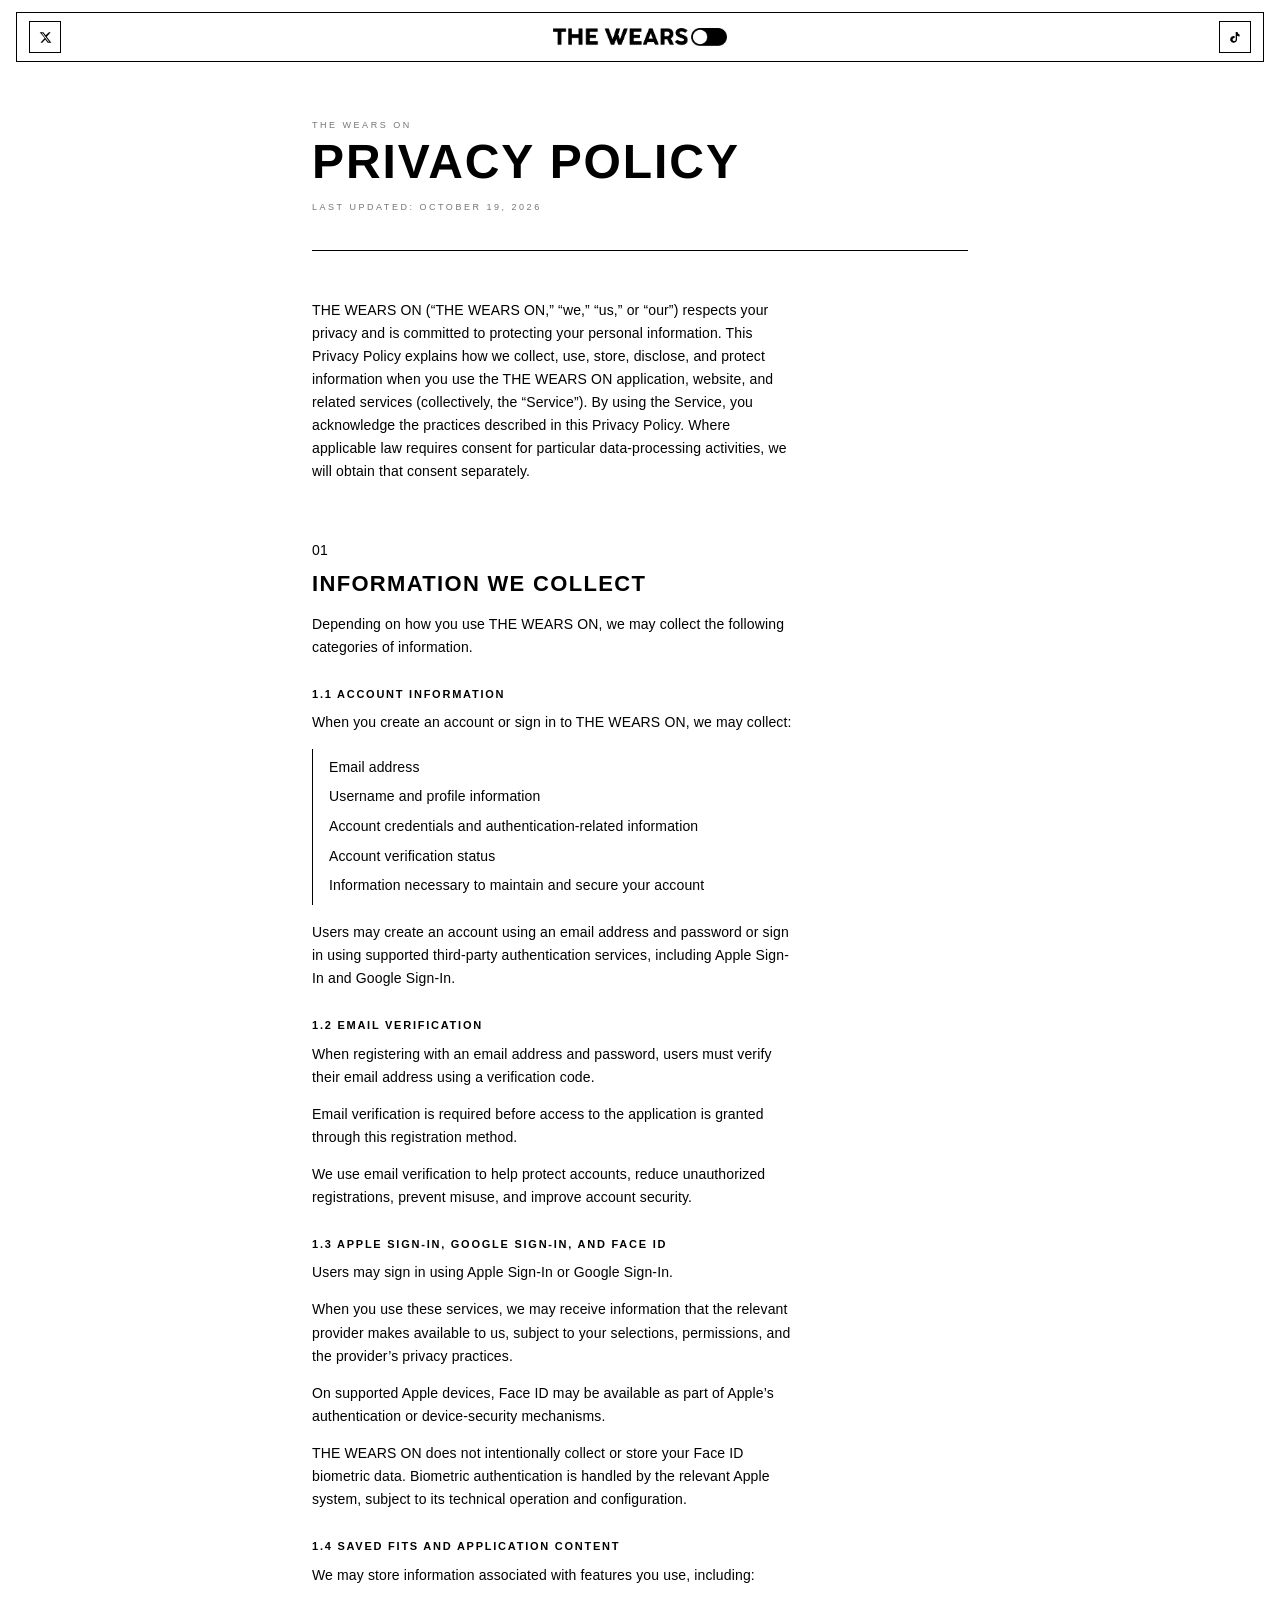
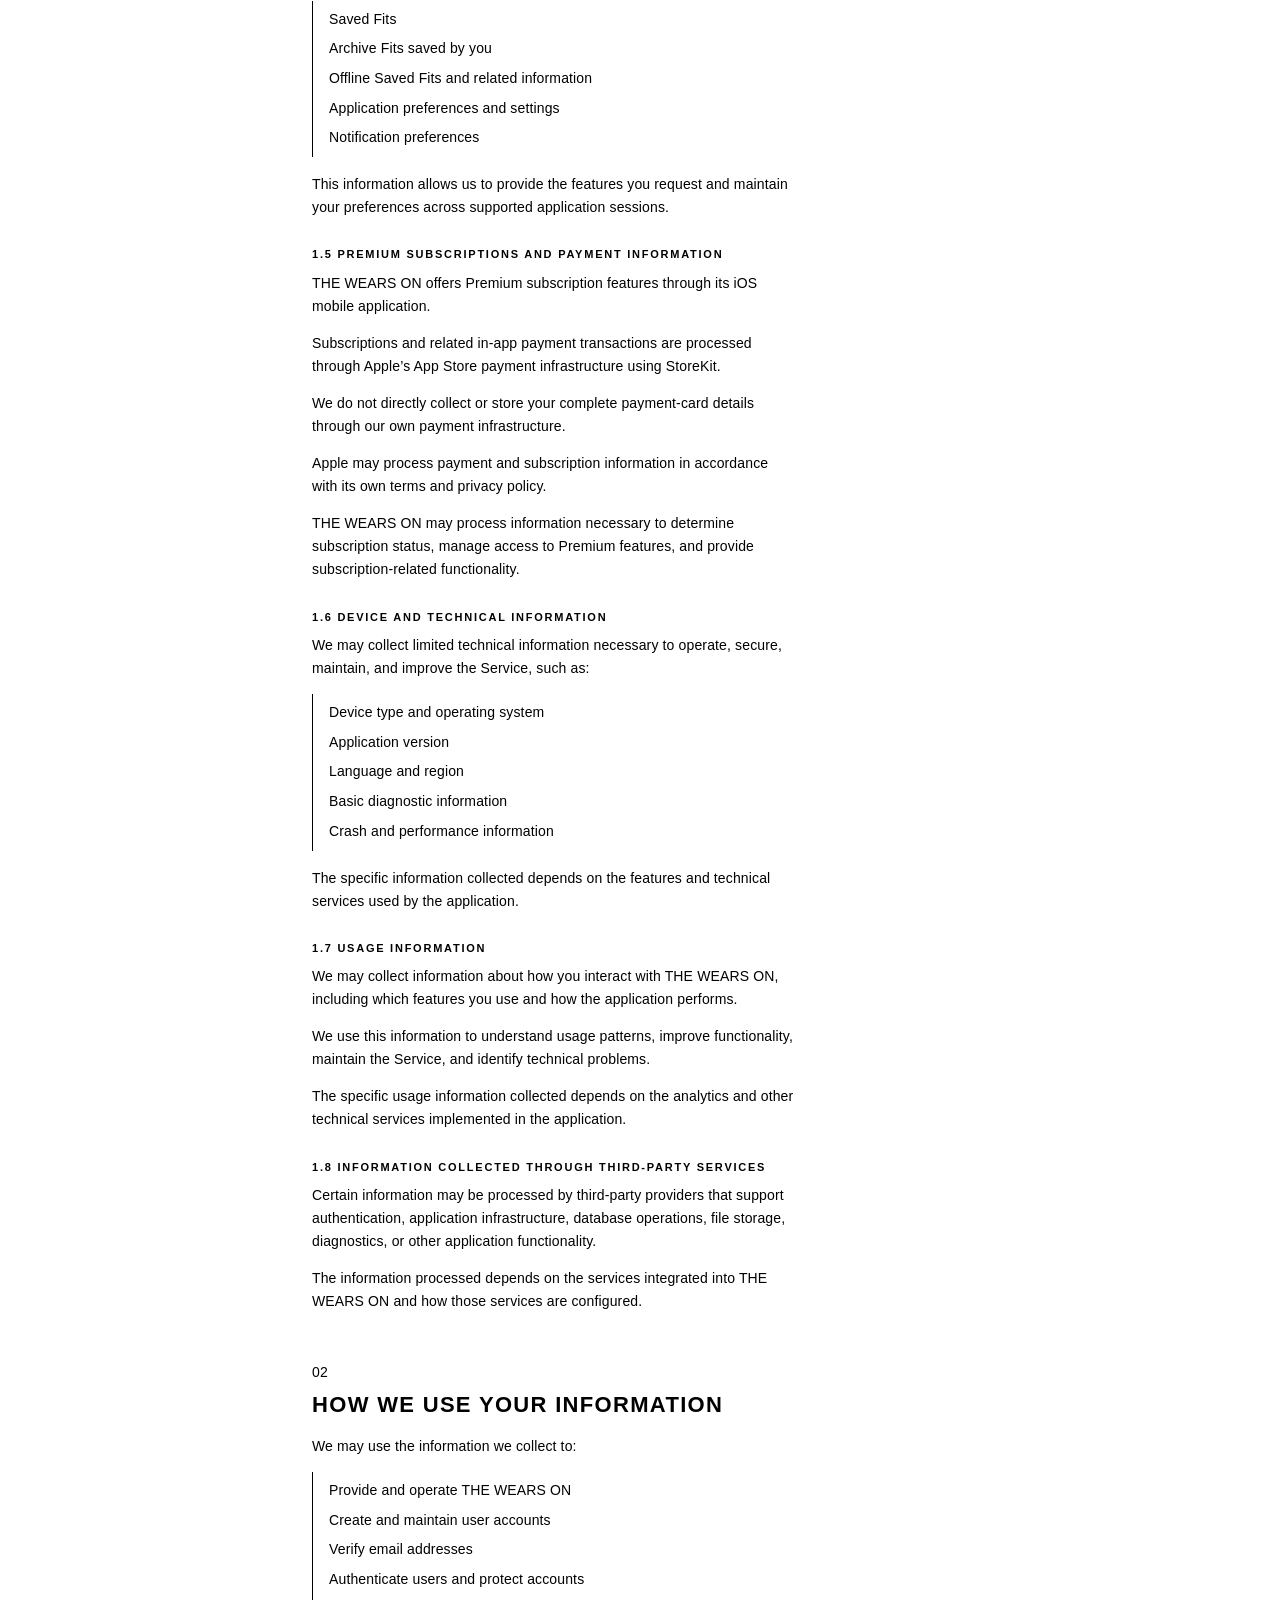
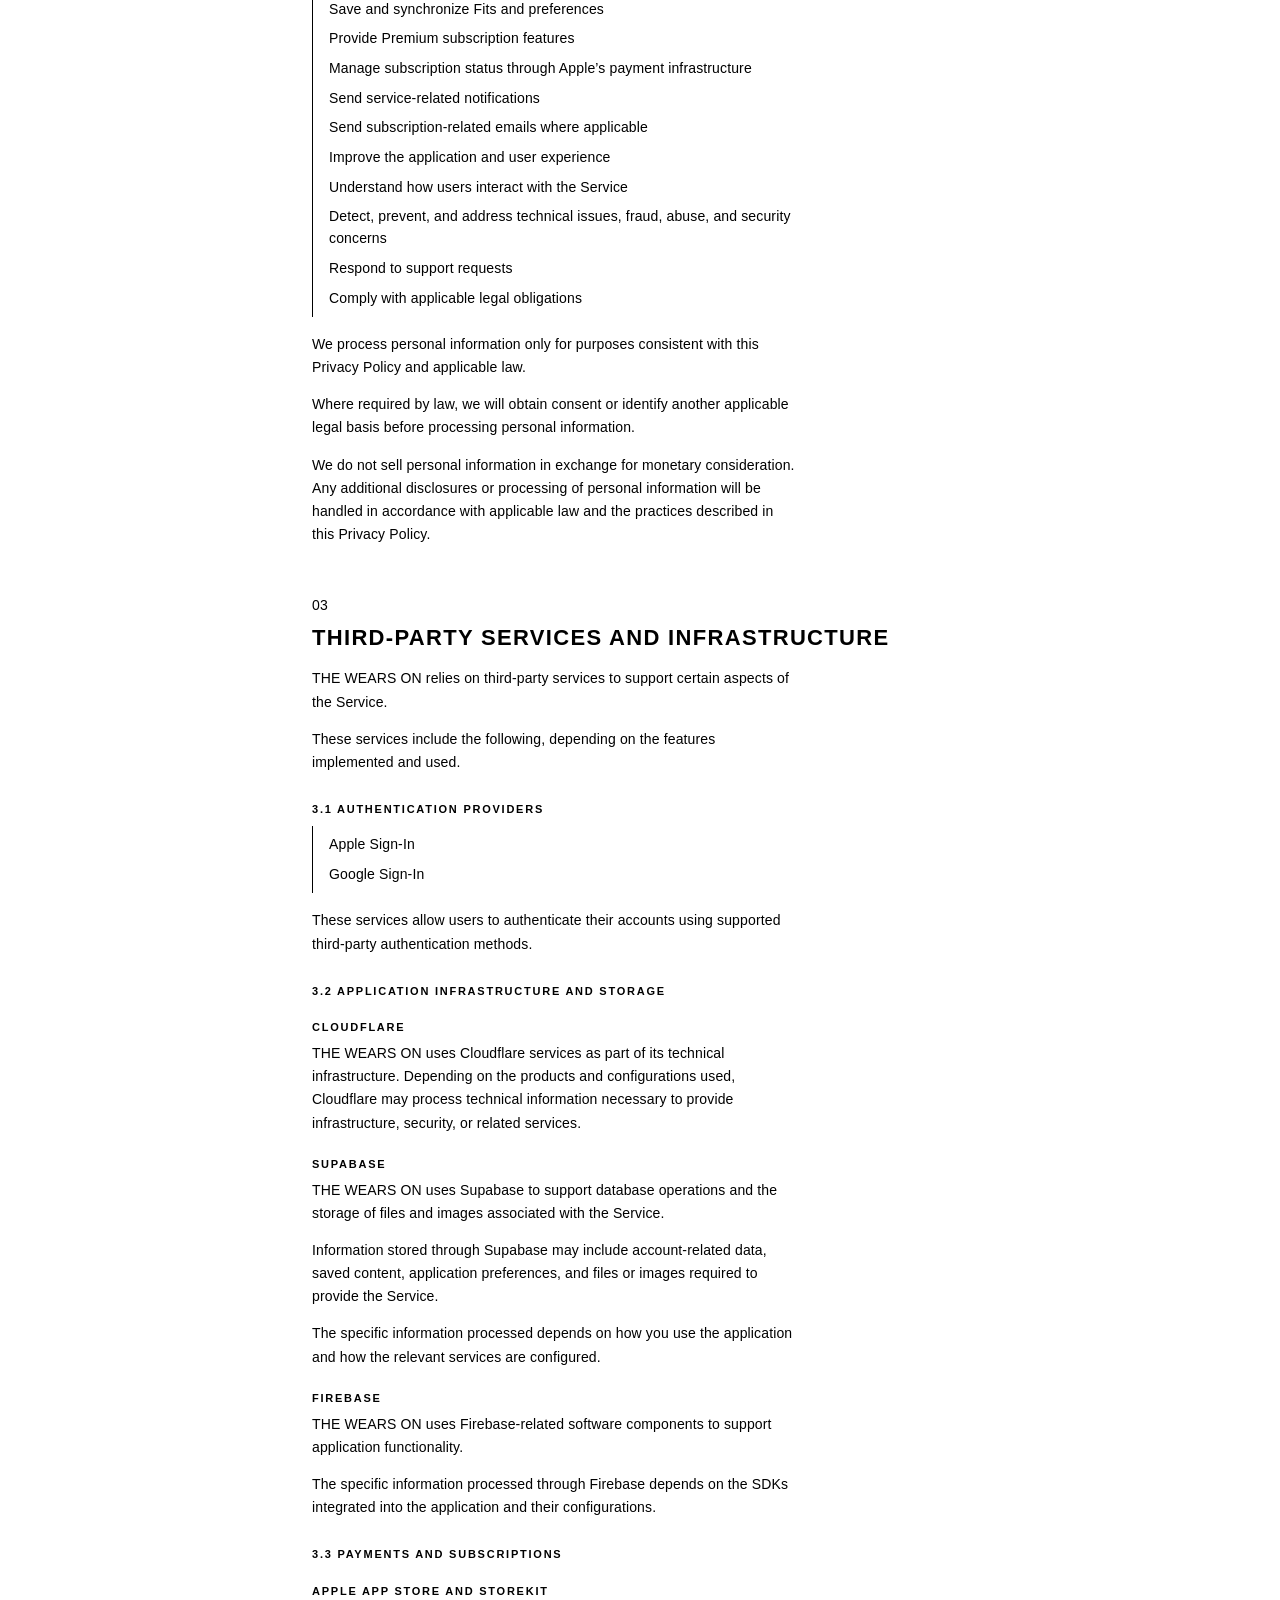
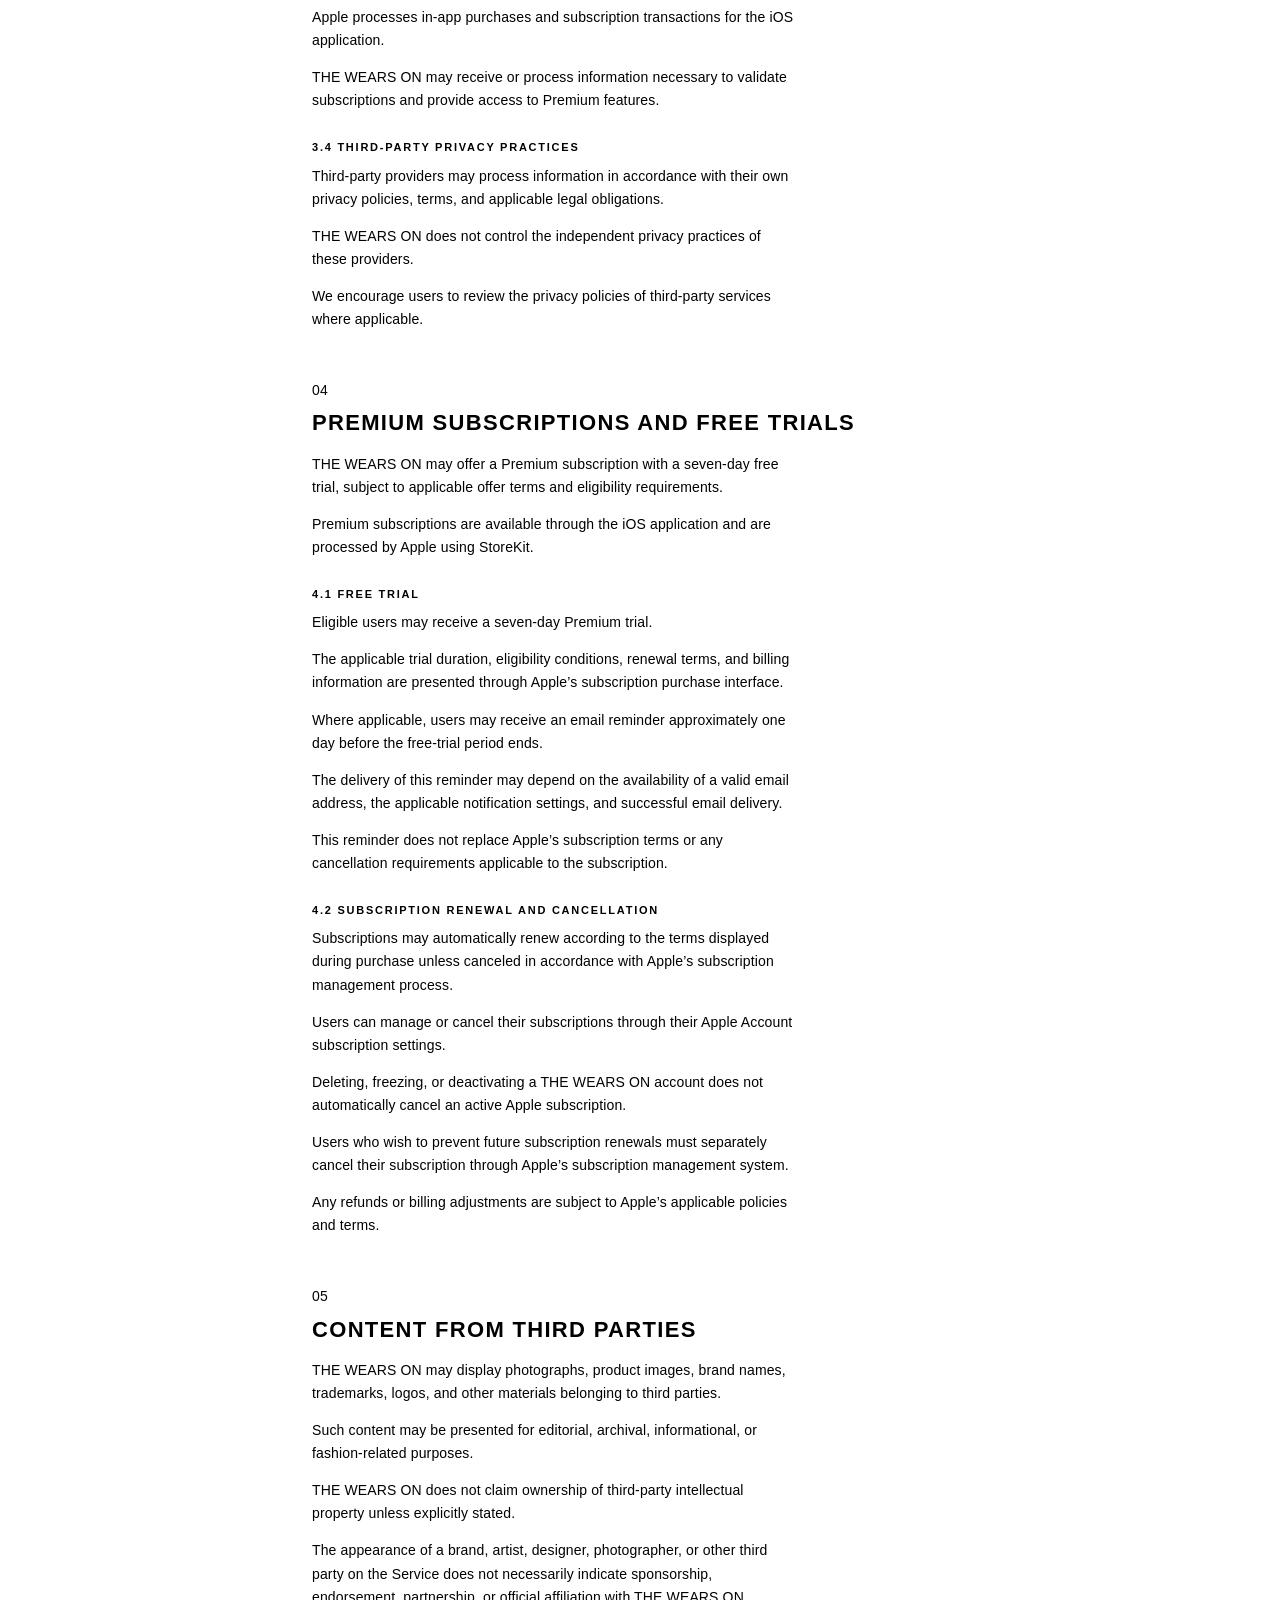
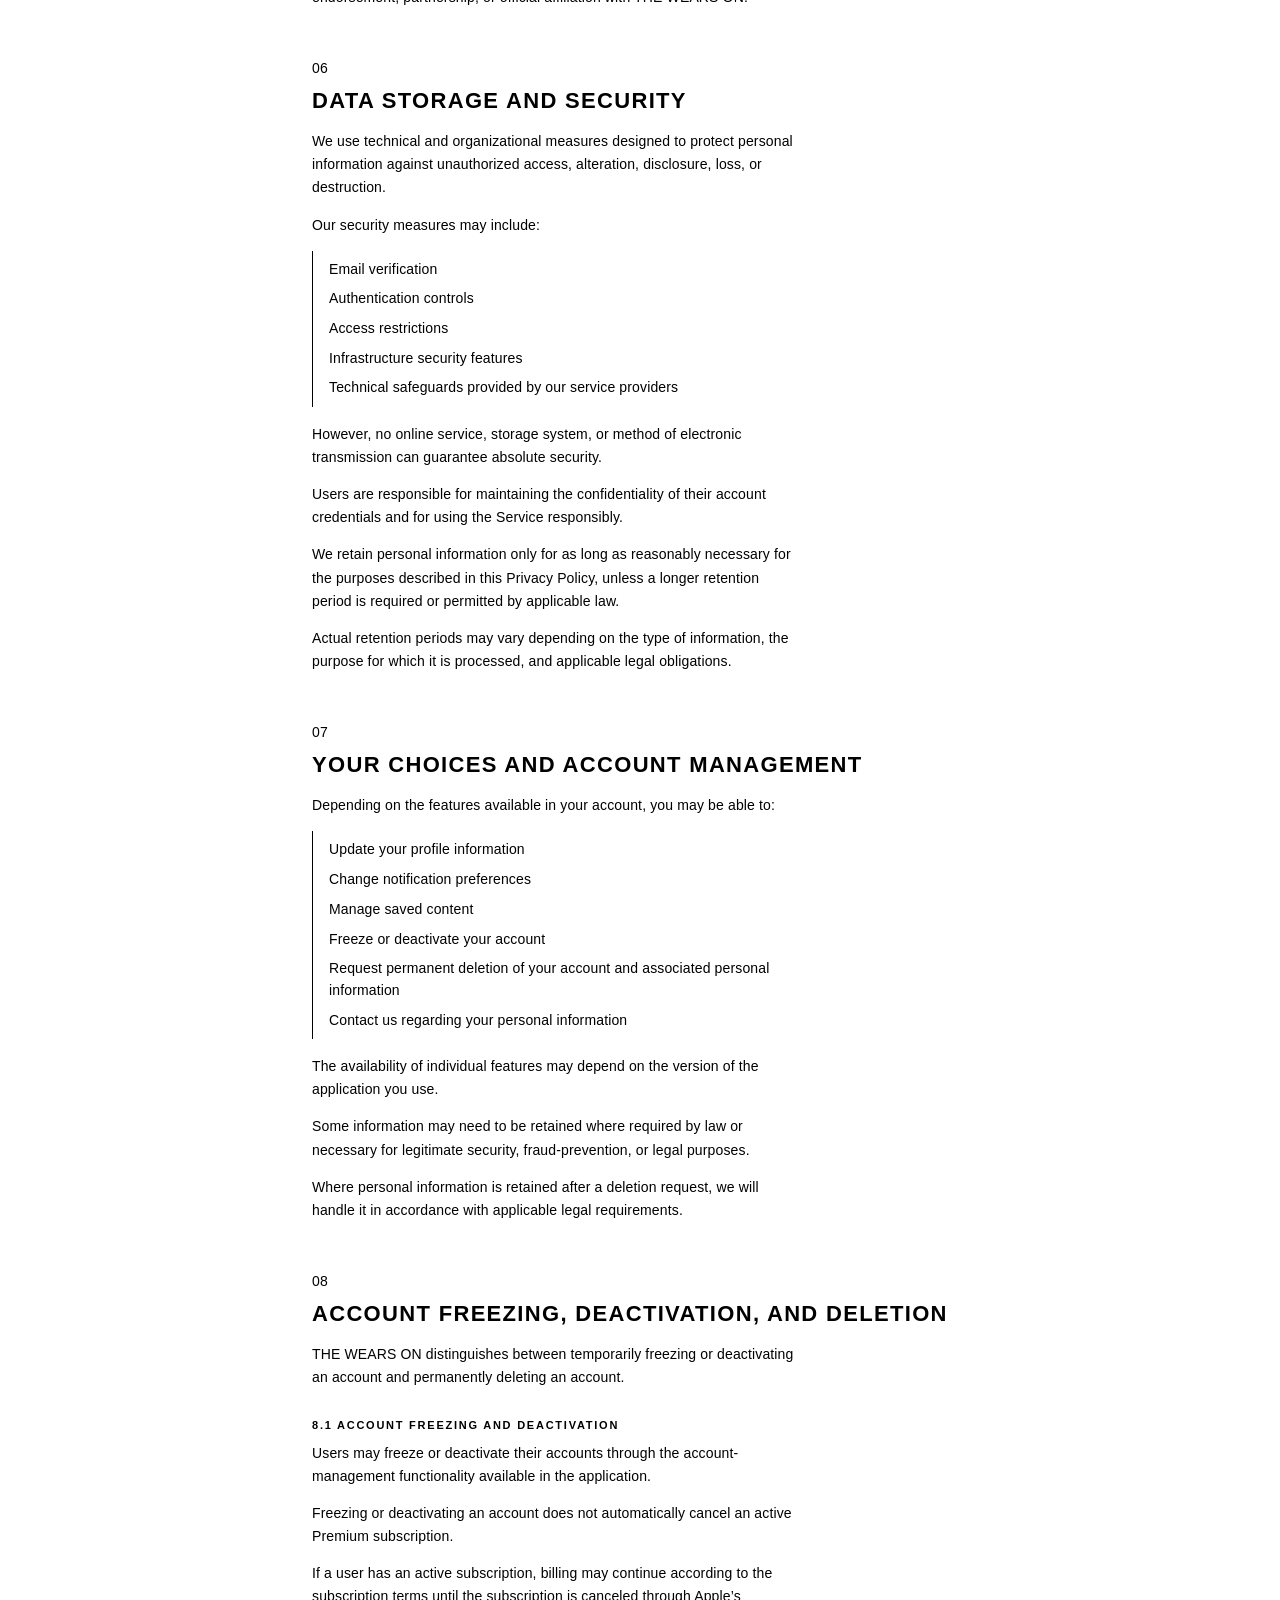
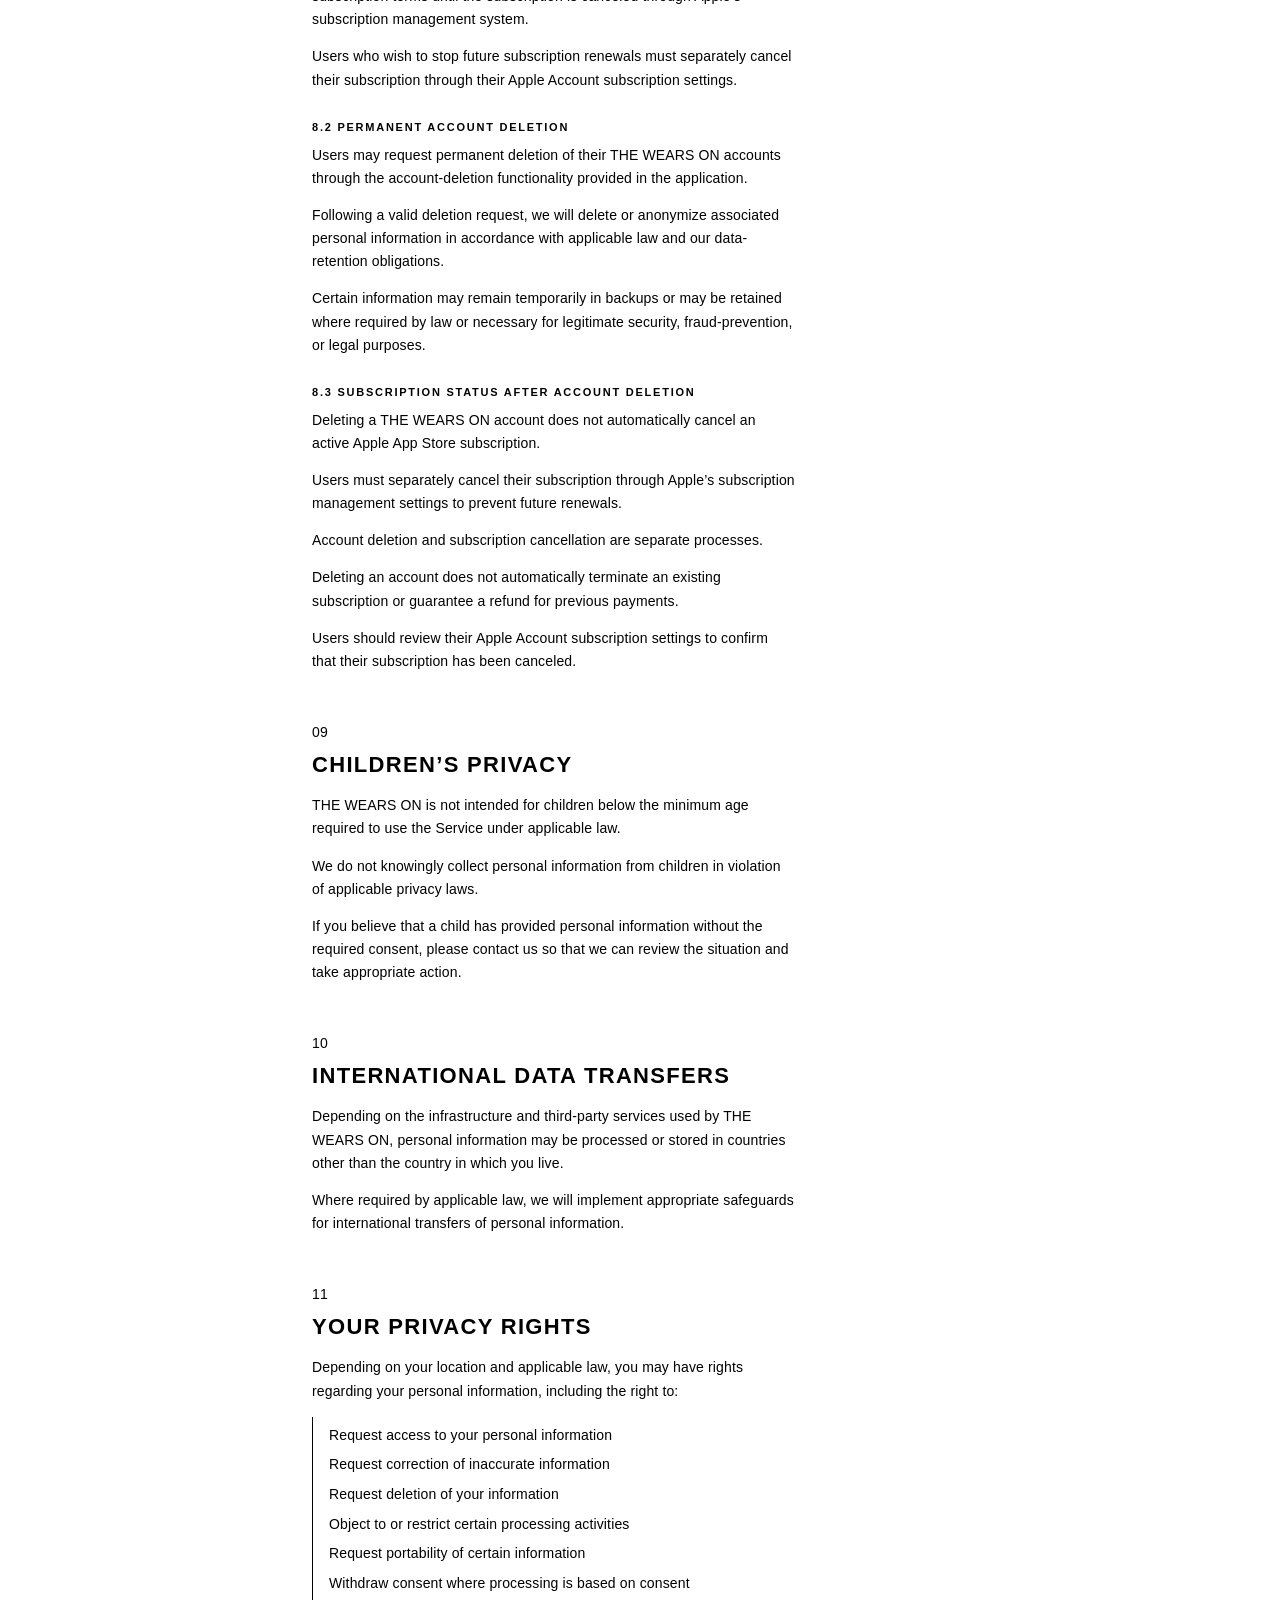
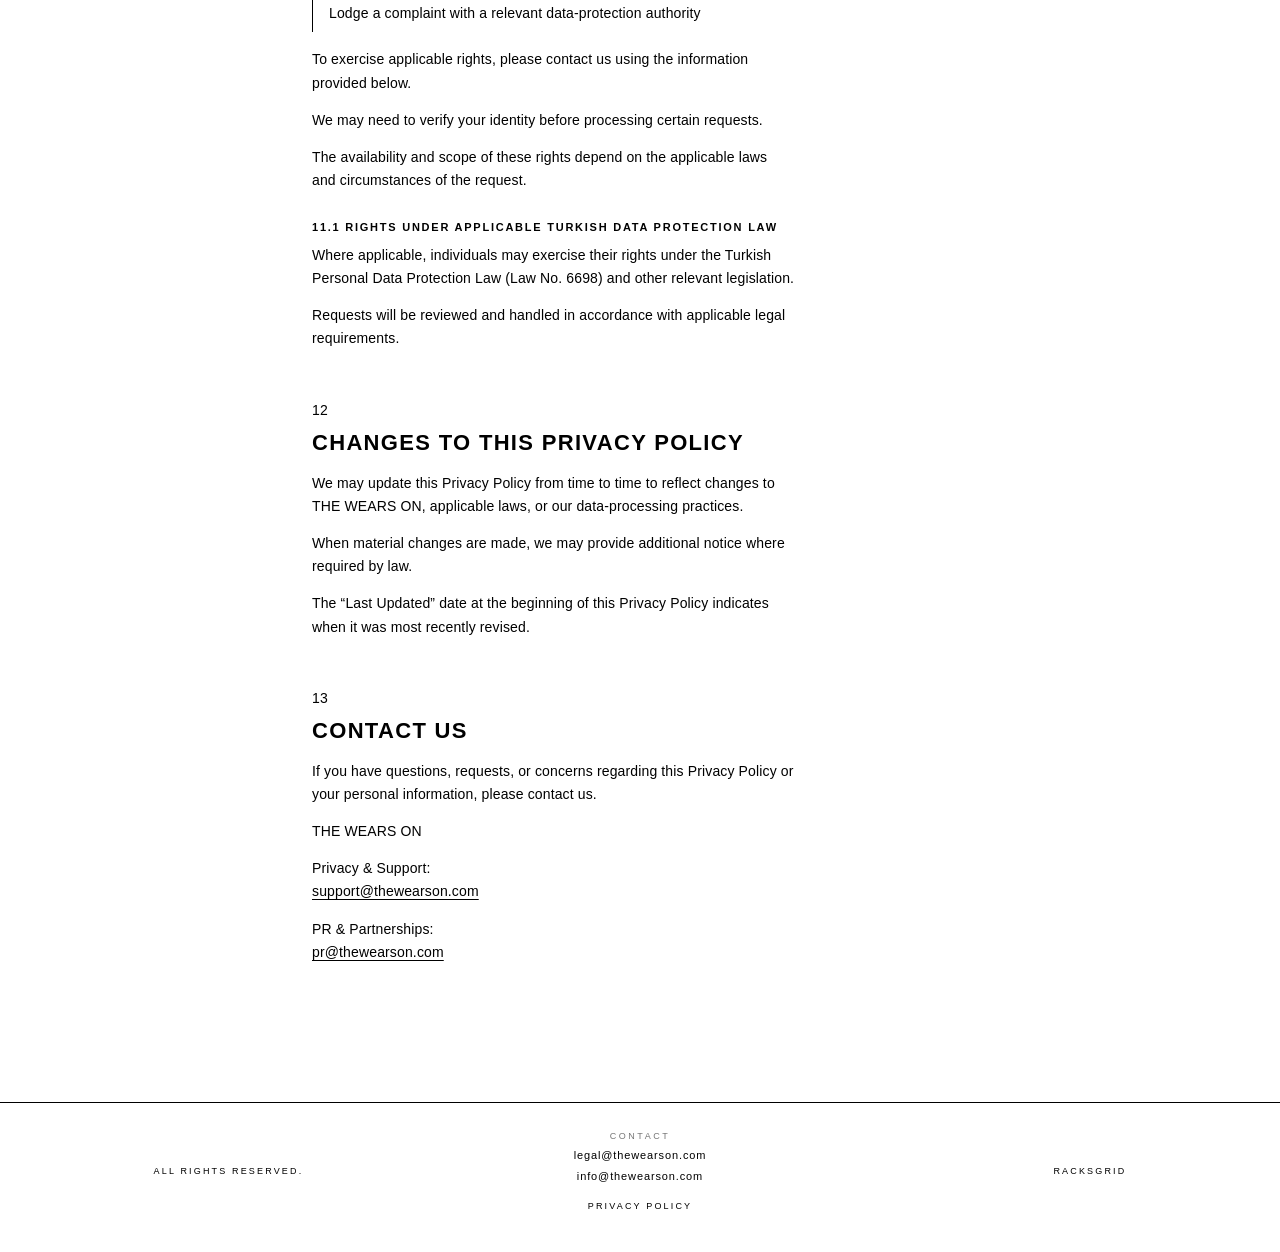
==== privacy.html @ 5216479e "Publish the house Privacy Policy on thewearson.com. Co-authored-by: Cursor <cursoragent@cursor.com>" ====
<!DOCTYPE html>
<html lang="en">
<head>
  <meta charset="UTF-8">
  <meta name="viewport" content="width=device-width, initial-scale=1.0">
  <title>PRIVACY POLICY — THE WEARS ON</title>
  <meta name="description" content="Privacy Policy for THE WEARS ON. How we collect, use, store, disclose, and protect information.">
  <link rel="canonical" href="https://thewearson.com/privacy.html">
  <link rel="stylesheet" href="style.css?v=house36">
</head>
<body class="is-legal">
  <header class="site-header">
    <div class="header-box">
      <a class="header-icon" href="https://x.com/thewearson" target="_blank" rel="noopener noreferrer" aria-label="THE WEARS ON on X">
        <svg viewBox="0 0 24 24" aria-hidden="true"><path fill="currentColor" d="M18.244 2.25h3.308l-7.227 8.26 8.502 11.24H16.17l-4.714-6.231-5.401 6.231H2.744l7.727-8.835L1.254 2.25H8.08l4.253 5.622L18.244 2.25zm-1.161 17.52h1.833L7.084 4.126H5.117L17.083 19.77z"/></svg>
      </a>
      <a class="header-logo" href="index.html" aria-label="THE WEARS ON">
        <img src="logo_light.png" alt="THE WEARS ON">
      </a>
      <a class="header-icon" href="https://www.tiktok.com/@thewearson" target="_blank" rel="noopener noreferrer" aria-label="THE WEARS ON on TikTok">
        <svg viewBox="0 0 24 24" aria-hidden="true"><path fill="currentColor" d="M19.59 6.69A4.83 4.83 0 0 1 15.82 2.4V2h-3.45v13.67a2.89 2.89 0 1 1-2.88-2.88c.28 0 .55.04.81.1V9.36a6.34 6.34 0 1 0 4.52 6.31V8.7a8.27 8.27 0 0 0 4.77 1.51V6.8a4.84 4.84 0 0 1-1-.11z"/></svg>
      </a>
    </div>
  </header>

  <main class="legal">
    <header class="legal-head">
      <p class="kicker">THE WEARS ON</p>
      <h1>PRIVACY POLICY</h1>
      <p class="legal-updated">Last Updated: October 19, 2026</p>
    </header>

    <p class="legal-lede">THE WEARS ON (“THE WEARS ON,” “we,” “us,” or “our”) respects your privacy and is committed to protecting your personal information. This Privacy Policy explains how we collect, use, store, disclose, and protect information when you use the THE WEARS ON application, website, and related services (collectively, the “Service”). By using the Service, you acknowledge the practices described in this Privacy Policy. Where applicable law requires consent for particular data-processing activities, we will obtain that consent separately.</p>

    <section class="legal-block">
      <p class="kicker">01</p>
      <h2>Information We Collect</h2>
      <p>Depending on how you use THE WEARS ON, we may collect the following categories of information.</p>

      <h3>1.1 Account Information</h3>
      <p>When you create an account or sign in to THE WEARS ON, we may collect:</p>
      <ul class="legal-list">
        <li>Email address</li>
        <li>Username and profile information</li>
        <li>Account credentials and authentication-related information</li>
        <li>Account verification status</li>
        <li>Information necessary to maintain and secure your account</li>
      </ul>
      <p>Users may create an account using an email address and password or sign in using supported third-party authentication services, including Apple Sign-In and Google Sign-In.</p>

      <h3>1.2 Email Verification</h3>
      <p>When registering with an email address and password, users must verify their email address using a verification code.</p>
      <p>Email verification is required before access to the application is granted through this registration method.</p>
      <p>We use email verification to help protect accounts, reduce unauthorized registrations, prevent misuse, and improve account security.</p>

      <h3>1.3 Apple Sign-In, Google Sign-In, and Face ID</h3>
      <p>Users may sign in using Apple Sign-In or Google Sign-In.</p>
      <p>When you use these services, we may receive information that the relevant provider makes available to us, subject to your selections, permissions, and the provider’s privacy practices.</p>
      <p>On supported Apple devices, Face ID may be available as part of Apple’s authentication or device-security mechanisms.</p>
      <p>THE WEARS ON does not intentionally collect or store your Face ID biometric data. Biometric authentication is handled by the relevant Apple system, subject to its technical operation and configuration.</p>

      <h3>1.4 Saved Fits and Application Content</h3>
      <p>We may store information associated with features you use, including:</p>
      <ul class="legal-list">
        <li>Saved Fits</li>
        <li>Archive Fits saved by you</li>
        <li>Offline Saved Fits and related information</li>
        <li>Application preferences and settings</li>
        <li>Notification preferences</li>
      </ul>
      <p>This information allows us to provide the features you request and maintain your preferences across supported application sessions.</p>

      <h3>1.5 Premium Subscriptions and Payment Information</h3>
      <p>THE WEARS ON offers Premium subscription features through its iOS mobile application.</p>
      <p>Subscriptions and related in-app payment transactions are processed through Apple’s App Store payment infrastructure using StoreKit.</p>
      <p>We do not directly collect or store your complete payment-card details through our own payment infrastructure.</p>
      <p>Apple may process payment and subscription information in accordance with its own terms and privacy policy.</p>
      <p>THE WEARS ON may process information necessary to determine subscription status, manage access to Premium features, and provide subscription-related functionality.</p>

      <h3>1.6 Device and Technical Information</h3>
      <p>We may collect limited technical information necessary to operate, secure, maintain, and improve the Service, such as:</p>
      <ul class="legal-list">
        <li>Device type and operating system</li>
        <li>Application version</li>
        <li>Language and region</li>
        <li>Basic diagnostic information</li>
        <li>Crash and performance information</li>
      </ul>
      <p>The specific information collected depends on the features and technical services used by the application.</p>

      <h3>1.7 Usage Information</h3>
      <p>We may collect information about how you interact with THE WEARS ON, including which features you use and how the application performs.</p>
      <p>We use this information to understand usage patterns, improve functionality, maintain the Service, and identify technical problems.</p>
      <p>The specific usage information collected depends on the analytics and other technical services implemented in the application.</p>

      <h3>1.8 Information Collected Through Third-Party Services</h3>
      <p>Certain information may be processed by third-party providers that support authentication, application infrastructure, database operations, file storage, diagnostics, or other application functionality.</p>
      <p>The information processed depends on the services integrated into THE WEARS ON and how those services are configured.</p>
    </section>

    <section class="legal-block">
      <p class="kicker">02</p>
      <h2>How We Use Your Information</h2>
      <p>We may use the information we collect to:</p>
      <ul class="legal-list">
        <li>Provide and operate THE WEARS ON</li>
        <li>Create and maintain user accounts</li>
        <li>Verify email addresses</li>
        <li>Authenticate users and protect accounts</li>
        <li>Save and synchronize Fits and preferences</li>
        <li>Provide Premium subscription features</li>
        <li>Manage subscription status through Apple’s payment infrastructure</li>
        <li>Send service-related notifications</li>
        <li>Send subscription-related emails where applicable</li>
        <li>Improve the application and user experience</li>
        <li>Understand how users interact with the Service</li>
        <li>Detect, prevent, and address technical issues, fraud, abuse, and security concerns</li>
        <li>Respond to support requests</li>
        <li>Comply with applicable legal obligations</li>
      </ul>
      <p>We process personal information only for purposes consistent with this Privacy Policy and applicable law.</p>
      <p>Where required by law, we will obtain consent or identify another applicable legal basis before processing personal information.</p>
      <p>We do not sell personal information in exchange for monetary consideration. Any additional disclosures or processing of personal information will be handled in accordance with applicable law and the practices described in this Privacy Policy.</p>
    </section>

    <section class="legal-block">
      <p class="kicker">03</p>
      <h2>Third-Party Services and Infrastructure</h2>
      <p>THE WEARS ON relies on third-party services to support certain aspects of the Service.</p>
      <p>These services include the following, depending on the features implemented and used.</p>

      <h3>3.1 Authentication Providers</h3>
      <ul class="legal-list">
        <li>Apple Sign-In</li>
        <li>Google Sign-In</li>
      </ul>
      <p>These services allow users to authenticate their accounts using supported third-party authentication methods.</p>

      <h3>3.2 Application Infrastructure and Storage</h3>
      <h4>Cloudflare</h4>
      <p>THE WEARS ON uses Cloudflare services as part of its technical infrastructure. Depending on the products and configurations used, Cloudflare may process technical information necessary to provide infrastructure, security, or related services.</p>
      <h4>Supabase</h4>
      <p>THE WEARS ON uses Supabase to support database operations and the storage of files and images associated with the Service.</p>
      <p>Information stored through Supabase may include account-related data, saved content, application preferences, and files or images required to provide the Service.</p>
      <p>The specific information processed depends on how you use the application and how the relevant services are configured.</p>
      <h4>Firebase</h4>
      <p>THE WEARS ON uses Firebase-related software components to support application functionality.</p>
      <p>The specific information processed through Firebase depends on the SDKs integrated into the application and their configurations.</p>

      <h3>3.3 Payments and Subscriptions</h3>
      <h4>Apple App Store and StoreKit</h4>
      <p>Apple processes in-app purchases and subscription transactions for the iOS application.</p>
      <p>THE WEARS ON may receive or process information necessary to validate subscriptions and provide access to Premium features.</p>

      <h3>3.4 Third-Party Privacy Practices</h3>
      <p>Third-party providers may process information in accordance with their own privacy policies, terms, and applicable legal obligations.</p>
      <p>THE WEARS ON does not control the independent privacy practices of these providers.</p>
      <p>We encourage users to review the privacy policies of third-party services where applicable.</p>
    </section>

    <section class="legal-block">
      <p class="kicker">04</p>
      <h2>Premium Subscriptions and Free Trials</h2>
      <p>THE WEARS ON may offer a Premium subscription with a seven-day free trial, subject to applicable offer terms and eligibility requirements.</p>
      <p>Premium subscriptions are available through the iOS application and are processed by Apple using StoreKit.</p>

      <h3>4.1 Free Trial</h3>
      <p>Eligible users may receive a seven-day Premium trial.</p>
      <p>The applicable trial duration, eligibility conditions, renewal terms, and billing information are presented through Apple’s subscription purchase interface.</p>
      <p>Where applicable, users may receive an email reminder approximately one day before the free-trial period ends.</p>
      <p>The delivery of this reminder may depend on the availability of a valid email address, the applicable notification settings, and successful email delivery.</p>
      <p>This reminder does not replace Apple’s subscription terms or any cancellation requirements applicable to the subscription.</p>

      <h3>4.2 Subscription Renewal and Cancellation</h3>
      <p>Subscriptions may automatically renew according to the terms displayed during purchase unless canceled in accordance with Apple’s subscription management process.</p>
      <p>Users can manage or cancel their subscriptions through their Apple Account subscription settings.</p>
      <p>Deleting, freezing, or deactivating a THE WEARS ON account does not automatically cancel an active Apple subscription.</p>
      <p>Users who wish to prevent future subscription renewals must separately cancel their subscription through Apple’s subscription management system.</p>
      <p>Any refunds or billing adjustments are subject to Apple’s applicable policies and terms.</p>
    </section>

    <section class="legal-block">
      <p class="kicker">05</p>
      <h2>Content From Third Parties</h2>
      <p>THE WEARS ON may display photographs, product images, brand names, trademarks, logos, and other materials belonging to third parties.</p>
      <p>Such content may be presented for editorial, archival, informational, or fashion-related purposes.</p>
      <p>THE WEARS ON does not claim ownership of third-party intellectual property unless explicitly stated.</p>
      <p>The appearance of a brand, artist, designer, photographer, or other third party on the Service does not necessarily indicate sponsorship, endorsement, partnership, or official affiliation with THE WEARS ON.</p>
    </section>

    <section class="legal-block">
      <p class="kicker">06</p>
      <h2>Data Storage and Security</h2>
      <p>We use technical and organizational measures designed to protect personal information against unauthorized access, alteration, disclosure, loss, or destruction.</p>
      <p>Our security measures may include:</p>
      <ul class="legal-list">
        <li>Email verification</li>
        <li>Authentication controls</li>
        <li>Access restrictions</li>
        <li>Infrastructure security features</li>
        <li>Technical safeguards provided by our service providers</li>
      </ul>
      <p>However, no online service, storage system, or method of electronic transmission can guarantee absolute security.</p>
      <p>Users are responsible for maintaining the confidentiality of their account credentials and for using the Service responsibly.</p>
      <p>We retain personal information only for as long as reasonably necessary for the purposes described in this Privacy Policy, unless a longer retention period is required or permitted by applicable law.</p>
      <p>Actual retention periods may vary depending on the type of information, the purpose for which it is processed, and applicable legal obligations.</p>
    </section>

    <section class="legal-block">
      <p class="kicker">07</p>
      <h2>Your Choices and Account Management</h2>
      <p>Depending on the features available in your account, you may be able to:</p>
      <ul class="legal-list">
        <li>Update your profile information</li>
        <li>Change notification preferences</li>
        <li>Manage saved content</li>
        <li>Freeze or deactivate your account</li>
        <li>Request permanent deletion of your account and associated personal information</li>
        <li>Contact us regarding your personal information</li>
      </ul>
      <p>The availability of individual features may depend on the version of the application you use.</p>
      <p>Some information may need to be retained where required by law or necessary for legitimate security, fraud-prevention, or legal purposes.</p>
      <p>Where personal information is retained after a deletion request, we will handle it in accordance with applicable legal requirements.</p>
    </section>

    <section class="legal-block">
      <p class="kicker">08</p>
      <h2>Account Freezing, Deactivation, and Deletion</h2>
      <p>THE WEARS ON distinguishes between temporarily freezing or deactivating an account and permanently deleting an account.</p>

      <h3>8.1 Account Freezing and Deactivation</h3>
      <p>Users may freeze or deactivate their accounts through the account-management functionality available in the application.</p>
      <p>Freezing or deactivating an account does not automatically cancel an active Premium subscription.</p>
      <p>If a user has an active subscription, billing may continue according to the subscription terms until the subscription is canceled through Apple’s subscription management system.</p>
      <p>Users who wish to stop future subscription renewals must separately cancel their subscription through their Apple Account subscription settings.</p>

      <h3>8.2 Permanent Account Deletion</h3>
      <p>Users may request permanent deletion of their THE WEARS ON accounts through the account-deletion functionality provided in the application.</p>
      <p>Following a valid deletion request, we will delete or anonymize associated personal information in accordance with applicable law and our data-retention obligations.</p>
      <p>Certain information may remain temporarily in backups or may be retained where required by law or necessary for legitimate security, fraud-prevention, or legal purposes.</p>

      <h3>8.3 Subscription Status After Account Deletion</h3>
      <p>Deleting a THE WEARS ON account does not automatically cancel an active Apple App Store subscription.</p>
      <p>Users must separately cancel their subscription through Apple’s subscription management settings to prevent future renewals.</p>
      <p>Account deletion and subscription cancellation are separate processes.</p>
      <p>Deleting an account does not automatically terminate an existing subscription or guarantee a refund for previous payments.</p>
      <p>Users should review their Apple Account subscription settings to confirm that their subscription has been canceled.</p>
    </section>

    <section class="legal-block">
      <p class="kicker">09</p>
      <h2>Children’s Privacy</h2>
      <p>THE WEARS ON is not intended for children below the minimum age required to use the Service under applicable law.</p>
      <p>We do not knowingly collect personal information from children in violation of applicable privacy laws.</p>
      <p>If you believe that a child has provided personal information without the required consent, please contact us so that we can review the situation and take appropriate action.</p>
    </section>

    <section class="legal-block">
      <p class="kicker">10</p>
      <h2>International Data Transfers</h2>
      <p>Depending on the infrastructure and third-party services used by THE WEARS ON, personal information may be processed or stored in countries other than the country in which you live.</p>
      <p>Where required by applicable law, we will implement appropriate safeguards for international transfers of personal information.</p>
    </section>

    <section class="legal-block">
      <p class="kicker">11</p>
      <h2>Your Privacy Rights</h2>
      <p>Depending on your location and applicable law, you may have rights regarding your personal information, including the right to:</p>
      <ul class="legal-list">
        <li>Request access to your personal information</li>
        <li>Request correction of inaccurate information</li>
        <li>Request deletion of your information</li>
        <li>Object to or restrict certain processing activities</li>
        <li>Request portability of certain information</li>
        <li>Withdraw consent where processing is based on consent</li>
        <li>Lodge a complaint with a relevant data-protection authority</li>
      </ul>
      <p>To exercise applicable rights, please contact us using the information provided below.</p>
      <p>We may need to verify your identity before processing certain requests.</p>
      <p>The availability and scope of these rights depend on the applicable laws and circumstances of the request.</p>

      <h3>11.1 Rights Under Applicable Turkish Data Protection Law</h3>
      <p>Where applicable, individuals may exercise their rights under the Turkish Personal Data Protection Law (Law No. 6698) and other relevant legislation.</p>
      <p>Requests will be reviewed and handled in accordance with applicable legal requirements.</p>
    </section>

    <section class="legal-block">
      <p class="kicker">12</p>
      <h2>Changes To This Privacy Policy</h2>
      <p>We may update this Privacy Policy from time to time to reflect changes to THE WEARS ON, applicable laws, or our data-processing practices.</p>
      <p>When material changes are made, we may provide additional notice where required by law.</p>
      <p>The “Last Updated” date at the beginning of this Privacy Policy indicates when it was most recently revised.</p>
    </section>

    <section class="legal-block">
      <p class="kicker">13</p>
      <h2>Contact Us</h2>
      <p>If you have questions, requests, or concerns regarding this Privacy Policy or your personal information, please contact us.</p>
      <p class="legal-sign">THE WEARS ON</p>
      <p>Privacy &amp; Support:<br><a href="mailto:support@thewearson.com">support@thewearson.com</a></p>
      <p>PR &amp; Partnerships:<br><a href="mailto:pr@thewearson.com">pr@thewearson.com</a></p>
    </section>
  </main>

  <footer class="site-footer">
    <div class="footer-rail">
      <p class="footer-mark">ALL RIGHTS RESERVED.</p>
      <div class="footer-contact">
        <p class="kicker">CONTACT</p>
        <a href="mailto:legal@thewearson.com">legal@thewearson.com</a>
        <a href="mailto:info@thewearson.com">info@thewearson.com</a>
        <a class="footer-policy" href="privacy.html" aria-current="page">PRIVACY POLICY</a>
      </div>
      <p class="footer-mark footer-mark-end">RACKSGRID</p>
    </div>
  </footer>
</body>
</html>
---- style.css ----
:root {
  --ink: #000;
  --paper: #fff;
  --ink54: rgba(0, 0, 0, 0.54);
  --stroke: 1.5px;
  --header-h: 64px;
  --header-icon: 32px;
  --pill: var(--header-icon);
  --heart: #e31c3d;
  --baby: #89cff0;
  --display: "SF Pro Display", -apple-system, BlinkMacSystemFont, "Segoe UI", sans-serif;
  --text: "SF Pro Text", -apple-system, BlinkMacSystemFont, "Segoe UI", sans-serif;
  --ui: var(--text);
}

*,
*::before,
*::after {
  box-sizing: border-box;
}

html {
  color-scheme: light;
  -webkit-font-smoothing: antialiased;
  -moz-osx-font-smoothing: grayscale;
  font-synthesis: none;
}

html,
body {
  margin: 0;
  background: var(--paper);
  color: var(--ink);
  font-family: var(--ui);
  font-weight: 400;
}

body {
  min-height: 100%;
  overflow-x: clip;
}

a {
  color: inherit;
  text-decoration: none;
}

img {
  display: block;
  max-width: 100%;
}

.site-header {
  position: fixed;
  top: 0;
  left: 0;
  right: 0;
  z-index: 40;
  padding: 12px 16px 0;
  pointer-events: none;
}

.header-box {
  pointer-events: auto;
  display: grid;
  grid-template-columns: var(--header-icon) minmax(0, 1fr) var(--header-icon);
  align-items: center;
  gap: 12px;
  width: 100%;
  margin: 0;
  padding: 8px 12px;
  background: var(--paper);
  border: var(--stroke) solid var(--ink);
}

.header-icon {
  width: var(--header-icon);
  height: var(--header-icon);
  display: grid;
  place-items: center;
  border: var(--stroke) solid var(--ink);
  color: var(--ink);
}

.header-icon svg {
  width: 13px;
  height: 13px;
}

.header-logo {
  display: flex;
  justify-content: center;
  min-width: 0;
}

.header-logo img {
  height: clamp(12px, 1.6vw, 18px);
  width: auto;
}

.chapter {
  position: relative;
  height: 170vh;
}

.chapter-hero {
  height: 200vh;
}

.chapter-words {
  height: 240vh;
}

.sticky {
  position: sticky;
  top: 0;
  height: 100vh;
  overflow: hidden;
}

.hero {
  display: flex;
  align-items: center;
  justify-content: flex-start;
  height: 100%;
  padding: var(--header-h) 8vw 0;
}

.hero-lockup {
  display: flex;
  flex-direction: column;
  align-items: flex-start;
  gap: 22px;
}

.display {
  margin: 0;
  display: flex;
  flex-direction: column;
  align-items: flex-start;
  gap: 0;
  font-family: var(--display);
  font-weight: 900;
  font-size: clamp(72px, 12vw, 128px);
  line-height: 0.92;
  letter-spacing: 1px;
  text-align: left;
  text-transform: uppercase;
  text-rendering: geometricPrecision;
}

.display-line {
  display: block;
}

.hero-on {
  --hero-pill: clamp(42px, 5.6vw, 50px);
  display: flex;
  align-items: center;
  gap: 16px;
}

.hero-ios {
  margin: 0;
  font-family: var(--text);
  font-size: calc(var(--hero-pill) * 0.7);
  font-weight: 600;
  letter-spacing: 0.04em;
  line-height: 1;
  text-transform: uppercase;
  color: var(--ink);
}

.hero .pill {
  --h: var(--hero-pill);
}

.pill {
  --h: var(--pill);
  --aspect: 1.990196;
  --pad: calc(var(--h) * 12 / 102);
  --knob: calc(var(--h) - var(--pad) * 2);
  --travel: calc(var(--h) * var(--aspect) - var(--pad) * 2 - var(--knob));
  --on: 0;
  position: relative;
  flex: 0 0 auto;
  width: calc(var(--h) * var(--aspect));
  height: var(--h);
  background: var(--ink);
  border-radius: 999px;
  pointer-events: none;
}

.pill-knob {
  position: absolute;
  top: var(--pad);
  left: var(--pad);
  width: var(--knob);
  height: var(--knob);
  background: var(--paper);
  border-radius: 50%;
  transform: translate3d(calc(var(--travel) * var(--on)), 0, 0);
  will-change: transform;
}

.chapter-words .sticky {
  display: grid;
  place-items: center;
  padding: 0 8vw;
}

.words-stage {
  position: relative;
  width: 100%;
  height: 100%;
  display: grid;
  place-items: center;
  isolation: isolate;
}

.word {
  position: absolute;
  inset: 0;
  display: grid;
  place-items: center;
  margin: 0;
  font-family: var(--display);
  font-size: clamp(52px, 9.4vw, 108px);
  font-weight: 900;
  letter-spacing: 1px;
  line-height: 0.92;
  text-transform: uppercase;
  text-rendering: geometricPrecision;
  white-space: nowrap;
  pointer-events: none;
  backface-visibility: hidden;
  transform: translate3d(0, 0, 0);
  will-change: transform, opacity;
}

#wordCulture,
#wordStars {
  opacity: 0;
  transform: translate3d(-22vw, 0, 0);
}

#wordArchive {
  opacity: 0;
  transform: translate3d(22vw, 0, 0);
}

.frost {
  --clear: 0;
  --drop: 0px;
  height: 100%;
  display: flex;
  align-items: center;
  justify-content: center;
  padding: calc(var(--header-h) + 24px) 8vw 10vh;
  transform: translate3d(0, var(--drop), 0);
}

.frost .shots {
  filter:
    blur(calc((1 - var(--clear)) * 28px))
    saturate(calc(0.72 + var(--clear) * 0.28));
  opacity: calc(0.55 + var(--clear) * 0.45);
  transform: scale(calc(0.96 + var(--clear) * 0.04));
  transform-origin: center;
  will-change: filter, transform, opacity;
}

.shots {
  display: flex;
  justify-content: center;
  align-items: flex-end;
  gap: 22px;
}

.still {
  margin: 0;
  width: min(148px, 16vw);
  border: var(--stroke) solid var(--ink);
  background: #000;
  overflow: hidden;
}

.still img {
  width: 100%;
  aspect-ratio: 473 / 1024;
  object-fit: contain;
  object-position: center top;
}

.still-mid {
  transform: translateY(-18px);
}

.phone {
  --w: 200px;
  margin: 0;
  width: var(--w);
}

.frost .phone {
  --w: min(148px, 16vw);
}

.cast .phone {
  --w: min(240px, 28vw);
  justify-self: center;
}

.phone-body {
  position: relative;
  background:
    linear-gradient(90deg,
      #7d7d82 0%,
      #cfcfd4 9%,
      #f2f2f4 42%,
      #e4e4e8 58%,
      #c8c8cc 91%,
      #6e6e73 100%);
  border-radius: calc(var(--w) * 0.168);
  padding: calc(var(--w) * 0.016);
  box-shadow:
    inset 0 0 0 1px rgba(255, 255, 255, 0.55),
    inset 0 0 0 1.5px rgba(0, 0, 0, 0.18),
    0 18px 40px rgba(0, 0, 0, 0.14);
}

.phone-btn {
  position: absolute;
  background: #b4b4b8;
  box-shadow: inset 0 0 0 1px rgba(0, 0, 0, 0.18);
}

.phone-btn-action {
  left: -2px;
  top: 16%;
  width: 2px;
  height: 7%;
  border-radius: 1px 0 0 1px;
}

.phone-btn-vol {
  left: -2px;
  top: 28%;
  width: 2px;
  height: 14%;
  border-radius: 1px 0 0 1px;
}

.phone-btn-power {
  right: -2px;
  top: 30%;
  width: 2px;
  height: 12%;
  border-radius: 0 1px 1px 0;
}

.phone-screen {
  position: relative;
  overflow: hidden;
  border-radius: calc(var(--w) * 0.148);
  aspect-ratio: 473 / 1024;
  background: #000;
}

.phone-screen > img:not(.lock-bg) {
  width: 100%;
  height: 100%;
  object-fit: contain;
  object-position: center top;
  background: #000;
}

.phone-island {
  position: absolute;
  top: 1.7%;
  left: 50%;
  z-index: 6;
  width: 30%;
  height: 3.4%;
  background: #0a0a0a;
  border-radius: 999px;
  transform: translateX(-50%);
  pointer-events: none;
  box-shadow: 0 0 0 1px rgba(0, 0, 0, 0.45);
}

.phone-mid {
  transform: translateY(-18px);
}

.burst {
  position: absolute;
  inset: 0;
  z-index: 4;
  display: flex;
  align-items: center;
  justify-content: center;
  padding-top: 34%;
  box-sizing: border-box;
  pointer-events: none;
  opacity: 0;
}

.burst-plate {
  display: flex;
  flex-direction: column;
  align-items: center;
  gap: 10px;
  padding: 14px 16px 12px;
  background: var(--paper);
  border: 2px solid var(--ink);
  box-shadow: 4px 4px 0 var(--ink);
}

.burst-glyph {
  width: 36px;
  height: 36px;
  fill: var(--heart);
  stroke: var(--ink);
  stroke-width: 1.4;
  stroke-linejoin: miter;
}

.burst-mark {
  fill: var(--baby);
}

.burst-pill {
  --h: 14px;
  --aspect: 1.990196;
  --pad: calc(var(--h) * 12 / 102);
  --knob: calc(var(--h) - var(--pad) * 2);
  --travel: calc(var(--h) * var(--aspect) - var(--pad) * 2 - var(--knob));
  position: relative;
  width: calc(var(--h) * var(--aspect));
  height: var(--h);
  background: var(--ink);
  border-radius: 999px;
}

.burst-knob {
  position: absolute;
  top: var(--pad);
  left: var(--pad);
  width: var(--knob);
  height: var(--knob);
  background: var(--paper);
  border-radius: 50%;
}

.burst-like,
.burst-save {
  animation: none;
}

.feed-stage.is-like-burst .burst-like,
.feed-stage.is-save-burst .burst-save {
  animation: wears-burst 1.6s cubic-bezier(0.22, 1, 0.36, 1) 1 forwards;
}

.feed-stage.is-like-burst .burst-like .burst-knob,
.feed-stage.is-save-burst .burst-save .burst-knob {
  animation: wears-burst-pill 1.6s cubic-bezier(0.65, 0, 0.35, 1) 1 forwards;
}

.burst-offline {
  animation: wears-burst-offline 6.4s cubic-bezier(0.22, 1, 0.36, 1) infinite;
}

.burst-offline .burst-knob {
  animation: wears-burst-pill-offline 6.4s cubic-bezier(0.65, 0, 0.35, 1) infinite;
}

@keyframes wears-burst {
  0% {
    opacity: 0;
    transform: scale(0.42);
  }
  16% {
    opacity: 1;
    transform: scale(1.1);
  }
  26% {
    opacity: 1;
    transform: scale(1);
  }
  72% {
    opacity: 1;
    transform: scale(1);
  }
  100% {
    opacity: 0;
    transform: scale(1);
  }
}

@keyframes wears-burst-pill {
  0% { left: var(--pad); }
  22%, 100% { left: calc(var(--pad) + var(--travel)); }
}

@keyframes wears-burst-offline {
  0%, 38% {
    opacity: 0;
    transform: scale(0.42);
  }
  48% {
    opacity: 1;
    transform: scale(1.1);
  }
  54% {
    opacity: 1;
    transform: scale(1);
  }
  78% {
    opacity: 1;
    transform: scale(1);
  }
  90%, 100% {
    opacity: 0;
    transform: scale(1);
  }
}

@keyframes wears-burst-pill-offline {
  0%, 44% { left: var(--pad); }
  56%, 88% { left: calc(var(--pad) + var(--travel)); }
  89%, 100% { left: var(--pad); }
}

.feed-stage,
.look-stage,
.save-stage,
.talk-stage,
.plate-stage,
.arch-stage,
.reg-stage {
  justify-self: center;
  width: min(360px, 100%);
  position: relative;
}

.feed-head {
  display: flex;
  align-items: center;
  gap: 12px;
  margin-bottom: 12px;
}

.feed-ava {
  width: 32px;
  height: 32px;
  object-fit: cover;
  border: var(--stroke) solid var(--ink);
  border-radius: 50%;
}

.feed-name {
  margin: 0;
  font-family: var(--display);
  font-size: 12px;
  font-weight: 900;
  letter-spacing: 0.08em;
}

.feed-time {
  margin: 2px 0 0;
  font-size: 10px;
  font-weight: 600;
  color: var(--ink54);
}

.feed-more {
  margin-left: auto;
  width: 18px;
  height: 4px;
  background:
    radial-gradient(circle, var(--ink) 1.4px, transparent 1.5px);
  background-size: 6px 4px;
  background-repeat: repeat-x;
}

.feed-photo {
  position: relative;
  border: var(--stroke) solid var(--ink);
  overflow: hidden;
  background: #111;
}

.feed-photo > img {
  width: 100%;
  height: 320px;
  object-fit: cover;
  object-position: center 20%;
}

.feed-photo .burst {
  padding-top: 0;
}

.feed-actions {
  position: absolute;
  left: 8px;
  right: 8px;
  bottom: 8px;
  z-index: 5;
  display: flex;
  align-items: center;
  gap: 10px;
}

.feed-actions svg {
  width: 22px;
  height: 22px;
  fill: none;
  stroke: var(--ink);
  stroke-width: 1.6;
}

.feed-heart,
.feed-mark {
  fill: none;
}

.feed-stage.is-liked .feed-heart {
  fill: var(--heart);
}

.feed-stage.is-saved .feed-mark {
  fill: var(--baby);
}

.feed-mark {
  margin-left: auto;
}

.look-stage {
  min-height: 420px;
  overflow: hidden;
}

.look-kicker {
  margin: 0 0 16px;
  font-family: var(--display);
  font-size: 11px;
  font-weight: 900;
  letter-spacing: 0.16em;
}

.look-empty {
  display: flex;
  flex-direction: column;
  align-items: center;
  text-align: center;
  padding: 28px 12px 8px;
}

.look-stage.is-fit .look-empty {
  display: none;
}

.look-empty-ico {
  width: 52px;
  height: 52px;
  margin-bottom: 20px;
  border: var(--stroke) solid var(--ink);
  display: grid;
  grid-template-columns: 1fr 1fr;
  grid-template-rows: 1fr 1fr;
  gap: 5px;
  padding: 9px;
}

.look-empty-ico i {
  display: block;
  background: var(--ink);
}

.look-empty p {
  margin: 0 0 16px;
  max-width: 28ch;
  font-size: 11px;
  font-weight: 900;
  letter-spacing: 0.12em;
  line-height: 1.45;
}

.look-ctas {
  display: grid;
  grid-template-columns: 1fr 1fr;
  gap: 8px;
  width: 100%;
}

.look-cta {
  height: 44px;
  display: grid;
  place-items: center;
  background: var(--ink);
  color: var(--paper);
  font-size: 10px;
  font-weight: 900;
  letter-spacing: 0.12em;
  border: var(--stroke) solid var(--ink);
  transition: transform 0.16s ease;
}

.look-stage.is-press-fit #lookAddFit,
.look-stage.is-press-piece .look-pieces .look-add {
  transform: scale(0.96);
}

.look-board {
  display: none;
}

.look-stage.is-fit .look-board {
  display: block;
}

.look-count {
  margin: 0 0 8px;
  font-size: 9px;
  font-weight: 800;
  letter-spacing: 0.12em;
  color: var(--ink54);
}

.look-row {
  display: grid;
  grid-template-columns: 1fr 1fr;
  gap: 8px;
  align-items: stretch;
}

.look-pieces {
  display: none;
  margin-top: 16px;
}

.look-stage.is-fit .look-pieces {
  display: block;
}

.look-pieces .look-card {
  display: none;
}

.look-stage.is-piece .look-pieces .look-card {
  display: block;
}

.look-p1 {
  display: none;
}

.look-stage.is-piece .look-p0 {
  display: none;
}

.look-stage.is-piece .look-p1 {
  display: block;
}

.look-card {
  border: 2px solid var(--ink);
  background: var(--paper);
  overflow: hidden;
}

.look-card img {
  width: 100%;
  aspect-ratio: 0.78;
  object-fit: cover;
  object-position: center 12%;
}

.look-card-piece img,
.look-sheet .pick-miu img {
  object-fit: contain;
  object-position: center;
  background: #ececec;
}

.look-card p {
  margin: 0;
  padding: 9px 8px;
  background: var(--ink);
  color: var(--paper);
  font-size: 8px;
  font-weight: 900;
  letter-spacing: 0.12em;
  text-align: center;
}

.look-add {
  aspect-ratio: 0.7;
  min-height: 0;
  border: 2px solid var(--ink);
  display: flex;
  flex-direction: column;
  align-items: center;
  justify-content: center;
  gap: 10px;
  font-size: 8px;
  font-weight: 900;
  letter-spacing: 0.12em;
  transition: transform 0.16s ease;
}

.look-stage.is-fit .look-board > .look-row .look-add,
.look-stage.is-piece .look-pieces .look-add {
  aspect-ratio: auto;
}

.look-add span {
  width: 32px;
  height: 32px;
  border: var(--stroke) solid var(--ink);
  position: relative;
}

.look-add span::before,
.look-add span::after {
  content: "";
  position: absolute;
  background: var(--ink);
  left: 50%;
  top: 50%;
  transform: translate(-50%, -50%);
}

.look-add span::before {
  width: 12px;
  height: 1.5px;
}

.look-add span::after {
  width: 1.5px;
  height: 12px;
}

.look-sheet {
  position: absolute;
  left: 0;
  right: 0;
  bottom: 0;
  z-index: 3;
  background: var(--paper);
  border: var(--stroke) solid var(--ink);
  transform: translate3d(0, 110%, 0);
  opacity: 0;
  pointer-events: none;
  transition: transform 0.42s cubic-bezier(0.22, 1, 0.36, 1), opacity 0.25s ease;
}

.look-stage.is-sheet-fit .look-sheet-fit,
.look-stage.is-sheet-piece .look-sheet-piece {
  transform: none;
  opacity: 1;
}

.look-sheet-title {
  margin: 0;
  padding: 14px 16px 10px;
  font-family: var(--display);
  font-size: 14px;
  font-weight: 900;
  letter-spacing: 0.08em;
  border-bottom: var(--stroke) solid var(--ink);
}

.look-sheet ul {
  list-style: none;
  margin: 0;
  padding: 0;
}

.look-sheet .pick {
  display: grid;
  grid-template-columns: 48px 1fr;
  gap: 12px;
  align-items: center;
  padding: 12px 16px;
  border-bottom: 1px solid rgba(0, 0, 0, 0.12);
}

.look-sheet .pick img {
  width: 48px;
  height: 64px;
  object-fit: cover;
}

.look-sheet .pick span,
.look-sheet .pick strong {
  font-family: var(--display);
  font-size: 11px;
  font-weight: 900;
  letter-spacing: 0.08em;
}

.look-sheet .pick em {
  display: block;
  margin-top: 4px;
  font-style: normal;
  font-size: 10px;
  font-weight: 600;
  letter-spacing: 0;
  color: var(--ink54);
}

.look-stage.is-pick-cee .pick-cee,
.look-stage.is-pick-miu .pick-miu {
  background: #f3f3f3;
  box-shadow: inset 2px 0 0 var(--ink);
}

.save-stage {
  min-height: 380px;
  display: flex;
  flex-direction: column;
  justify-content: center;
  position: relative;
}

.ios-cut {
  display: flex;
  align-items: center;
  justify-content: center;
  background: none;
  border: 0;
  box-shadow: none;
  opacity: 0;
  transform: translate3d(0, -8px, 0);
  color: var(--ink);
}

.save-stage.is-cut .ios-cut {
  opacity: 1;
  transform: none;
  transition: opacity 0.28s ease, transform 0.4s cubic-bezier(0.22, 1, 0.36, 1);
}

.ios-wifi {
  width: 72px;
  height: 54px;
  overflow: visible;
}

.ios-wifi .wifi-bar {
  fill: var(--ink);
  stroke: none;
  opacity: 1;
  transition: opacity 0.2s ease;
}

.ios-wifi .wifi-slash {
  fill: none;
  stroke: var(--ink);
  stroke-width: 0.9;
  stroke-linecap: round;
  stroke-dasharray: 18;
  stroke-dashoffset: 18;
  opacity: 0;
  transition:
    stroke-dashoffset 0.28s cubic-bezier(0.22, 1, 0.36, 1),
    opacity 0.1s ease;
}

.save-stage.is-wifi-2 .wifi-bar-3,
.save-stage.is-wifi-1 .wifi-bar-3,
.save-stage.is-wifi-1 .wifi-bar-2 {
  opacity: 0;
}

.save-stage.is-wifi-slash .wifi-bar {
  opacity: 1;
}

.save-stage.is-wifi-slash .wifi-slash {
  opacity: 1;
  stroke-dashoffset: 0;
}

.save-display {
  display: none;
  flex-direction: column;
  align-items: flex-start;
}

.save-stage.is-line .save-display {
  display: flex;
}

.save-stage.is-line .ios-cut,
.save-stage.is-vault .ios-cut,
.save-stage.is-vault .save-display {
  display: none;
}

.save-line {
  margin: 0;
  font-family: var(--display);
  font-weight: 900;
  font-size: clamp(40px, 7vw, 72px);
  letter-spacing: 1px;
  line-height: 1;
  text-transform: uppercase;
}

.save-vault {
  display: none;
}

.save-stage.is-vault .save-vault {
  display: block;
}

.save-title {
  margin: 0 0 8px;
  font-family: var(--display);
  font-size: 13px;
  font-weight: 900;
  letter-spacing: 0.14em;
}

.save-hint {
  margin: 0 0 16px;
  font-size: 10px;
  font-weight: 700;
  letter-spacing: 0.06em;
  color: var(--ink54);
}

.save-label {
  margin: 0 0 12px;
  font-size: 11px;
  font-weight: 900;
  letter-spacing: 0.14em;
}

.vault-grid {
  display: grid;
  grid-template-columns: 1fr 1fr;
  gap: 8px;
}

.search-stage {
  justify-self: center;
  width: min(360px, 100%);
  min-height: 280px;
  display: flex;
  flex-direction: column;
  align-items: flex-start;
  gap: 0;
}

.search-field {
  display: flex;
  align-items: center;
  width: 44px;
  height: 44px;
  padding: 0;
  overflow: hidden;
  border: var(--stroke) solid var(--ink);
  background: var(--paper);
  color: var(--ink);
  opacity: 0;
  transform: scale(0.72);
  transition:
    width 0.62s cubic-bezier(0.22, 1, 0.36, 1),
    padding 0.62s cubic-bezier(0.22, 1, 0.36, 1),
    opacity 0.32s ease,
    transform 0.42s cubic-bezier(0.22, 1, 0.36, 1);
}

.search-stage.is-icon .search-field,
.search-stage.is-open .search-field {
  opacity: 1;
  transform: none;
}

.search-stage.is-open .search-field {
  width: 100%;
  padding: 0 0 0 12px;
}

.search-ico {
  flex: 0 0 20px;
  width: 20px;
  height: 20px;
  display: grid;
  place-items: center;
  margin: 0 auto;
}

.search-stage.is-open .search-ico {
  margin: 0 10px 0 0;
}

.search-ico svg {
  width: 20px;
  height: 20px;
}

.search-typed,
.search-caret,
.search-hint {
  display: none;
}

.search-stage.is-open .search-typed {
  display: inline;
  font-family: var(--display);
  font-size: 14px;
  font-weight: 700;
  letter-spacing: 0.04em;
  line-height: 1;
  text-transform: uppercase;
  white-space: nowrap;
}

.search-stage.is-open.is-caret .search-caret {
  display: block;
  width: 1.5px;
  height: 18px;
  margin-left: 1px;
  background: var(--ink);
  flex: 0 0 1.5px;
  animation: search-caret 1.06s steps(1, end) infinite;
}

.search-hint {
  margin-left: 2px;
  font-family: var(--text);
  font-size: 11px;
  font-weight: 700;
  letter-spacing: 0.08em;
  text-transform: uppercase;
  color: var(--ink54);
  white-space: nowrap;
  pointer-events: none;
}

.search-stage.is-open:not(.is-type) .search-hint {
  display: inline;
}

.search-ai {
  display: none;
}

.search-stage.is-open .search-ai {
  display: grid;
  place-items: center;
  flex: 0 0 44px;
  min-width: 44px;
  width: 44px;
  height: 44px;
  margin-left: auto;
  align-self: stretch;
  border-left: var(--stroke) solid var(--ink);
  color: var(--ink);
}

.search-ai svg {
  width: 18px;
  height: 18px;
}

.search-hits {
  list-style: none;
  margin: 0;
  padding: 0;
  width: 100%;
  border-top: 0 solid var(--ink);
  opacity: 0;
  transform: translate3d(0, 8px, 0);
  pointer-events: none;
  visibility: hidden;
}

.search-stage.is-hits .search-hits {
  visibility: visible;
  opacity: 1;
  transform: none;
  border-top-width: var(--stroke);
  transition: opacity 0.35s ease, transform 0.45s cubic-bezier(0.22, 1, 0.36, 1);
}

.search-hits li {
  display: flex;
  justify-content: space-between;
  align-items: flex-start;
  gap: 12px;
  padding: 16px 0;
  border-bottom: 1px solid rgba(0, 0, 0, 0.12);
}

.search-hit-title {
  font-family: var(--display);
  font-size: 12px;
  font-weight: 900;
  letter-spacing: 0.08em;
  text-transform: uppercase;
}

.search-hit-meta {
  font-family: var(--display);
  font-size: 10px;
  font-weight: 900;
  letter-spacing: 0.08em;
  text-transform: uppercase;
}

@keyframes search-caret {
  0%, 49% { opacity: 1; }
  50%, 100% { opacity: 0; }
}

.notify-stage {
  position: relative;
  justify-self: center;
  width: min(380px, 100%);
  min-height: 320px;
  display: flex;
  align-items: center;
  justify-content: center;
  overflow: visible;
}

.notify-glow {
  position: absolute;
  inset: 22% 10% 24%;
  background:
    url("shots/src/rocky-pap.jpg") center 20% / cover no-repeat;
  filter: blur(56px) saturate(1.15);
  border-radius: 48px;
  opacity: 0;
  pointer-events: none;
  transition: opacity 0.6s ease;
}

.notify-stage.is-in .notify-glow {
  opacity: 0.28;
}

.nc {
  position: relative;
  width: min(361px, 100%);
  min-height: 168px;
  z-index: 1;
  opacity: 0;
  transform: translate3d(0, 42px, 0);
}

.notify-stage.is-in .nc {
  opacity: 1;
  transform: none;
  transition:
    opacity 0.45s ease,
    transform 0.85s cubic-bezier(0.22, 1, 0.36, 1);
}

.nc-card {
  position: relative;
  width: 100%;
  padding: 14px 16px 16px;
  border-radius: 32px;
  background: rgba(255, 255, 255, 0.94);
  border: 0.5px solid rgba(255, 255, 255, 0.9);
  box-shadow:
    inset 0 0.6px 0 rgba(255, 255, 255, 0.95),
    inset 0 -0.5px 0 rgba(0, 0, 0, 0.05),
    0 18px 40px rgba(0, 0, 0, 0.14);
  color: #000;
  font-family: var(--text);
}

.nc-card::after {
  content: "";
  position: absolute;
  inset: 0;
  border-radius: inherit;
  background: linear-gradient(180deg, rgba(255, 255, 255, 0.28) 0%, transparent 46%);
  pointer-events: none;
}

.nc-head,
.nc-row {
  position: relative;
  z-index: 1;
}

.nc-ghost {
  position: absolute;
  left: 0;
  right: 0;
  top: 0;
  height: 86px;
  padding: 0;
  pointer-events: none;
  overflow: hidden;
}

.nc-ghost-1 {
  transform: translate3d(0, -7px, 0) scale(0.955);
  opacity: 0.55;
  z-index: 0;
}

.nc-ghost-2 {
  transform: translate3d(0, -13px, 0) scale(0.91);
  opacity: 0.32;
  z-index: 0;
}

.nc-main {
  position: relative;
  z-index: 2;
  overflow: hidden;
}

.nc-next {
  position: relative;
  z-index: 1;
  margin-top: 10px;
  transform: translate3d(0, 16px, 0) scale(0.98);
  opacity: 0;
  max-height: 0;
  margin-top: 0;
  padding-top: 0;
  padding-bottom: 0;
  overflow: hidden;
  border-width: 0;
  box-shadow: none;
}

.notify-stage.is-in .nc-ghost-1,
.notify-stage.is-in .nc-ghost-2 {
  transition: opacity 0.4s ease, transform 0.7s cubic-bezier(0.22, 1, 0.36, 1);
}

.notify-stage.is-open .nc-ghost {
  opacity: 0;
  transform: translate3d(0, 8px, 0) scale(1);
}

.notify-stage.is-open .nc-next {
  opacity: 1;
  max-height: 160px;
  margin-top: 10px;
  padding: 14px 16px 16px;
  border-width: 0.5px;
  box-shadow:
    inset 0 0.6px 0 rgba(255, 255, 255, 0.85),
    inset 0 -0.5px 0 rgba(0, 0, 0, 0.06),
    0 18px 40px rgba(0, 0, 0, 0.16);
  transform: none;
  overflow: visible;
  transition:
    opacity 0.45s cubic-bezier(0.22, 1, 0.36, 1),
    transform 0.65s cubic-bezier(0.22, 1, 0.36, 1),
    max-height 0.55s cubic-bezier(0.22, 1, 0.36, 1),
    margin-top 0.55s cubic-bezier(0.22, 1, 0.36, 1),
    padding 0.55s cubic-bezier(0.22, 1, 0.36, 1);
}

.nc-head {
  display: flex;
  align-items: center;
  gap: 6px;
  margin-bottom: 8px;
}

.nc-icon {
  width: 22px;
  height: 22px;
  border-radius: 6.2px;
  display: grid;
  place-items: center;
  flex: 0 0 22px;
  background:
    linear-gradient(180deg, rgba(255, 255, 255, 0.55) 0%, rgba(255, 255, 255, 0) 42%),
    linear-gradient(180deg, #f4f4f6 0%, #d8d8de 100%);
  box-shadow:
    inset 0 0.7px 0 rgba(255, 255, 255, 0.95),
    inset 0 -0.8px 1.2px rgba(0, 0, 0, 0.18),
    0 1.5px 3px rgba(0, 0, 0, 0.28),
    0 0.5px 0.5px rgba(0, 0, 0, 0.14);
}

.nc-app-pill {
  --h: 8px;
  --on: 0;
  filter: drop-shadow(0 0.45px 0.35px rgba(0, 0, 0, 0.35));
}

.nc-app {
  flex: 1;
  font-size: 13px;
  font-weight: 600;
  letter-spacing: -0.01em;
  color: rgba(60, 60, 67, 0.72);
}

.nc-time {
  font-size: 13px;
  font-weight: 400;
  color: rgba(60, 60, 67, 0.48);
}

.nc-row {
  display: grid;
  grid-template-columns: 1fr 52px;
  gap: 12px;
  align-items: center;
}

.nc-title,
.nc-body {
  margin: 0;
  text-transform: none;
  letter-spacing: -0.01em;
}

.nc-title {
  font-size: 15px;
  font-weight: 600;
  line-height: 1.2;
}

.nc-body {
  margin-top: 2px;
  font-size: 15px;
  font-weight: 400;
  line-height: 1.25;
  color: rgba(60, 60, 67, 0.86);
}

.nc-thumb {
  position: relative;
  z-index: 2;
  width: 52px;
  height: 52px;
  margin: 0;
  border-radius: 14px;
  overflow: hidden;
  background: #fff;
  box-shadow:
    0 0.5px 0 rgba(255, 255, 255, 0.8) inset,
    0 6px 14px rgba(0, 0, 0, 0.12),
    0 1px 2px rgba(0, 0, 0, 0.08);
}

.nc-thumb img {
  width: 100%;
  height: 100%;
  object-fit: contain;
  padding: 5px;
  background: #fff;
}

.nc-ghost .nc-thumb,
.nc-ghost img {
  display: none;
}

.nc-row img {
  width: 48px;
  height: 48px;
  object-fit: cover;
  border-radius: 12px;
}

.ios-net {
  position: absolute;
  top: 7.2%;
  left: 6%;
  right: 6%;
  z-index: 5;
  display: flex;
  align-items: center;
  justify-content: center;
  gap: 6px;
  padding: 8px 10px;
  border-radius: 14px;
  background: rgba(255, 255, 255, 0.7);
  border: 0.5px solid rgba(255, 255, 255, 0.8);
  backdrop-filter: blur(24px) saturate(1.5);
  -webkit-backdrop-filter: blur(24px) saturate(1.5);
  font-size: 8px;
  font-weight: 500;
  letter-spacing: 0.08em;
  color: var(--ink);
  opacity: 0;
  transform: translate3d(0, -8px, 0);
  animation: net-bar 6.4s cubic-bezier(0.22, 1, 0.36, 1) infinite;
}

.ios-net-wifi {
  width: 10px;
  height: 10px;
  border: 1.5px solid var(--ink);
  border-radius: 50%;
  position: relative;
}

.ios-net-wifi::after {
  content: "";
  position: absolute;
  left: 50%;
  top: -2px;
  width: 1.5px;
  height: 12px;
  background: var(--ink);
  transform: translateX(-50%) rotate(35deg);
}

@keyframes net-bar {
  0%, 12% {
    opacity: 0;
    transform: translate3d(0, -8px, 0);
  }
  22%, 82% {
    opacity: 1;
    transform: none;
  }
  92%, 100% {
    opacity: 0;
    transform: translate3d(0, -8px, 0);
  }
}

.talk-stage {
  min-height: 360px;
  display: flex;
  flex-direction: column;
  justify-content: flex-start;
  gap: 12px;
  overflow: hidden;
}

.talk-fit {
  display: flex;
  align-items: center;
  gap: 12px;
  opacity: 0;
  transform: translate3d(0, 10px, 0);
}

.talk-stage.is-fit .talk-fit {
  opacity: 1;
  transform: none;
  transition: opacity 0.35s ease, transform 0.45s cubic-bezier(0.22, 1, 0.36, 1);
}

.talk-fit-ava {
  width: 32px;
  height: 32px;
  object-fit: cover;
  border: var(--stroke) solid var(--ink);
  border-radius: 50%;
}

.talk-fit-name {
  margin: 0;
  font-family: var(--display);
  font-size: 12px;
  font-weight: 900;
  letter-spacing: 0.08em;
}

.talk-fit-meta {
  margin: 2px 0 0;
  font-size: 9px;
  font-weight: 800;
  letter-spacing: 0.14em;
  color: var(--ink54);
}

.talk-fit-still {
  margin-left: auto;
  width: 36px;
  height: 48px;
  object-fit: cover;
  object-position: center 18%;
  border: var(--stroke) solid var(--ink);
}

.talk-sheet {
  background: var(--paper);
  border: var(--stroke) solid var(--ink);
  transform: translate3d(0, 18px, 0);
  opacity: 0;
  pointer-events: none;
}

.talk-stage.is-open .talk-sheet {
  opacity: 1;
  transform: none;
  pointer-events: none;
  transition: opacity 0.35s ease, transform 0.5s cubic-bezier(0.22, 1, 0.36, 1);
}

.talk-title {
  margin: 0;
  padding: 14px 16px 12px;
  font-family: var(--display);
  font-size: 13px;
  font-weight: 900;
  letter-spacing: 0.12em;
  text-align: center;
  border-bottom: var(--stroke) solid var(--ink);
}

.talk-n {
  display: none;
}

.talk-stage:not(.is-one):not(.is-post) .talk-n0 {
  display: inline;
}

.talk-stage.is-one:not(.is-post) .talk-n1 {
  display: inline;
}

.talk-stage.is-post .talk-n2 {
  display: inline;
}

.talk-empty {
  margin: 0;
  padding: 28px 16px;
  font-size: 11px;
  font-weight: 900;
  letter-spacing: 0.12em;
  text-align: center;
  color: var(--ink54);
}

.talk-stage.is-one .talk-empty,
.talk-stage.is-post .talk-empty {
  display: none;
}

.talk-slot {
  min-height: 0;
}

.talk-list {
  list-style: none;
  margin: 0;
  padding: 0;
}

.talk-row {
  display: none;
  grid-template-columns: 36px 1fr;
  gap: 12px;
  padding: 14px 16px;
  border-bottom: 1px solid rgba(0, 0, 0, 0.12);
}

.talk-stage.is-one .talk-row-1,
.talk-stage.is-post .talk-row-1,
.talk-stage.is-post .talk-row-2 {
  display: grid;
  animation: talk-in 0.42s cubic-bezier(0.22, 1, 0.36, 1) both;
}

.talk-ava {
  width: 36px;
  height: 36px;
  object-fit: cover;
  object-position: center 18%;
  border: 1.5px solid var(--ink);
  border-radius: 50%;
}

.talk-letter {
  display: grid;
  place-items: center;
  font-family: var(--display);
  font-size: 12px;
  font-weight: 900;
  letter-spacing: 0.08em;
  background: var(--paper);
}

.talk-who {
  margin: 0;
  display: flex;
  align-items: baseline;
  justify-content: space-between;
  gap: 8px;
}

.talk-who b {
  font-family: var(--display);
  font-size: 11px;
  font-weight: 900;
  letter-spacing: 0.1em;
}

.talk-who em {
  font-style: normal;
  font-size: 8px;
  font-weight: 800;
  letter-spacing: 0.12em;
  color: var(--ink54);
}

.talk-body {
  margin: 6px 0 0;
  font-size: 12px;
  font-weight: 600;
  letter-spacing: 0;
  line-height: 1.35;
  text-transform: none;
}

.talk-compose {
  display: flex;
  align-items: stretch;
  gap: 8px;
  padding: 12px;
  border-top: var(--stroke) solid var(--ink);
}

.talk-field {
  flex: 1;
  display: flex;
  align-items: center;
  min-height: 40px;
  padding: 0 12px;
  border: var(--stroke) solid var(--ink);
  overflow: hidden;
}

.talk-hint,
.talk-typed {
  font-size: 11px;
  font-weight: 600;
  letter-spacing: 0.04em;
  white-space: nowrap;
}

.talk-hint {
  color: rgba(0, 0, 0, 0.38);
  text-transform: uppercase;
}

.talk-stage.is-type .talk-hint {
  display: none;
}

.talk-typed {
  display: none;
  font-size: 12px;
  letter-spacing: 0;
  text-transform: none;
}

.talk-stage.is-type .talk-typed {
  display: inline;
}

.talk-caret {
  display: none;
  width: 1.5px;
  height: 16px;
  margin-left: 1px;
  background: var(--ink);
  flex: 0 0 1.5px;
  animation: search-caret 1.06s steps(1, end) infinite;
}

.talk-stage.is-caret .talk-caret {
  display: block;
}

.talk-send {
  flex: 0 0 40px;
  width: 40px;
  height: 40px;
  display: grid;
  place-items: center;
  background: var(--ink);
  color: var(--paper);
  transition: transform 0.16s ease;
}

.talk-send svg {
  width: 16px;
  height: 16px;
}

.talk-stage.is-send .talk-send {
  transform: scale(0.92);
}

@keyframes talk-in {
  from {
    opacity: 0;
    transform: translate3d(0, 8px, 0);
  }
  to {
    opacity: 1;
    transform: none;
  }
}

.plate-stage {
  min-height: 0;
  display: flex;
  align-items: flex-start;
}

.plate {
  width: 100%;
  display: flex;
  flex-direction: column;
  background: var(--paper);
  border: 2px solid var(--ink);
  box-shadow: 6px 6px 0 var(--ink);
  opacity: 0;
  transform: translate3d(0, 14px, 0);
}

.plate-stage.is-in .plate {
  opacity: 1;
  transform: none;
  transition: opacity 0.4s ease, transform 0.55s cubic-bezier(0.22, 1, 0.36, 1);
}

.plate-head,
.plate-foot {
  margin: 0;
  padding: 10px 14px;
  background: var(--ink);
  color: var(--paper);
  font-family: var(--display);
  font-size: 9px;
  font-weight: 900;
  letter-spacing: 0.18em;
  text-align: center;
}

.plate-foot {
  margin-top: auto;
  letter-spacing: 0.2em;
  opacity: 0;
}

.plate-stage.is-done .plate-foot {
  opacity: 1;
}

.plate-body {
  display: flex;
  flex-direction: column;
  align-items: center;
  flex: 1;
  padding: 18px 16px 14px;
  text-align: center;
}

.plate-ava-wrap {
  position: relative;
  width: 84px;
  height: 84px;
}

.plate-ava-empty,
.plate-ava {
  width: 84px;
  height: 84px;
  border: 2.5px solid var(--ink);
  border-radius: 50%;
}

.plate-ava-empty {
  display: block;
  background: #eee;
}

.plate-ava {
  display: none;
  object-fit: cover;
  object-position: center 18%;
}

.plate-stage.is-photo .plate-ava-empty {
  display: none;
}

.plate-stage.is-photo .plate-ava {
  display: block;
  animation: talk-in 0.4s cubic-bezier(0.22, 1, 0.36, 1) both;
}

.plate-cam {
  position: absolute;
  right: 0;
  bottom: 0;
  width: 28px;
  height: 28px;
  display: none;
  place-items: center;
  background: var(--ink);
  color: var(--paper);
}

.plate-stage.is-edit:not(.is-done) .plate-cam {
  display: grid;
}

.plate-cam svg {
  width: 14px;
  height: 14px;
}

.plate-change {
  display: none;
  margin: 10px 0 0;
  font-size: 9px;
  font-weight: 900;
  letter-spacing: 0.16em;
  text-decoration: underline;
  text-underline-offset: 3px;
}

.plate-stage.is-edit:not(.is-done) .plate-change {
  display: block;
}

.plate-name {
  display: block;
  margin: 12px 0 0;
  min-height: 28px;
  min-width: 132px;
  font-family: var(--display);
  font-size: 28px;
  font-weight: 900;
  letter-spacing: 0.08em;
  line-height: 1;
}

.plate-stage.is-edit:not(.is-done) .plate-name {
  border-bottom: var(--stroke) solid var(--ink);
  padding-bottom: 8px;
}

.plate-nick,
.plate-left {
  display: none;
  margin: 10px 0 0;
  font-size: 8px;
  font-weight: 800;
  letter-spacing: 0.14em;
  color: var(--ink54);
}

.plate-stage.is-edit:not(.is-type) .plate-nick {
  display: block;
  margin-top: 16px;
}

.plate-stage.is-edit:not(.is-done) .plate-left {
  display: block;
}

.plate-stamp {
  display: inline-block;
  margin-top: 14px;
  padding: 6px 10px;
  background: var(--ink);
  color: var(--paper);
  font-size: 8px;
  font-weight: 900;
  letter-spacing: 0.15em;
  opacity: 0;
}

.plate-stage.is-stamp .plate-stamp {
  opacity: 1;
}

.plate-sig {
  width: 100%;
  margin-top: 16px;
  padding-top: 14px;
  border-top: 2px solid var(--ink);
  opacity: 0;
}

.plate-stage.is-sig .plate-sig {
  opacity: 1;
  transition: opacity 0.35s ease;
}

.plate-sig-kicker {
  margin: 0 0 10px;
  font-size: 8px;
  font-weight: 800;
  letter-spacing: 0.22em;
  color: var(--ink54);
}

.plate-sig-empty {
  margin: 0;
  font-family: var(--display);
  font-size: 13px;
  font-weight: 900;
  letter-spacing: 0.14em;
  color: rgba(0, 0, 0, 0.26);
}

.plate-stage.is-artist .plate-sig-empty {
  display: none;
}

.plate-sig-row {
  display: none;
  grid-template-columns: 36px 1fr;
  gap: 10px;
  align-items: center;
  text-align: left;
  padding: 6px 8px;
}

.plate-stage.is-artist .plate-sig-artist,
.plate-stage.is-brand .plate-sig-brand {
  display: grid;
  animation: talk-in 0.4s cubic-bezier(0.22, 1, 0.36, 1) both;
}

.plate-sig-row img {
  width: 36px;
  height: 36px;
  object-fit: cover;
  border: var(--stroke) solid var(--ink);
}

.plate-sig-artist img {
  border-radius: 50%;
  object-position: center 20%;
}

.plate-sig-brand {
  grid-template-columns: 44px 1fr;
}

.plate-sig-brand img {
  width: 44px;
  height: 44px;
  object-fit: contain;
  object-position: center;
  background: var(--paper);
  padding: 4px;
}

.plate-sig-row em {
  display: block;
  margin: 0 0 3px;
  font-style: normal;
  font-size: 8px;
  font-weight: 800;
  letter-spacing: 0.18em;
  color: var(--ink54);
}

.plate-sig-row strong {
  font-family: var(--display);
  font-size: 12px;
  font-weight: 900;
  letter-spacing: 0.08em;
}

.arch-stage {
  min-height: 0;
}

.arch-kicker {
  margin: 0;
  font-family: var(--display);
  font-size: 28px;
  font-weight: 900;
  letter-spacing: 0.04em;
  line-height: 1;
}

.arch-sub {
  margin: 6px 0 16px;
  font-size: 9px;
  font-weight: 900;
  letter-spacing: 0.2em;
  color: var(--ink54);
}

.arch-view {
  height: 460px;
  overflow: hidden;
  border: 0;
}

.arch-rail {
  transform: translate3d(0, var(--arch-y, 0px), 0);
  transition: transform 0.92s cubic-bezier(0.22, 1, 0.36, 1);
  will-change: transform;
}

.arch-fit {
  background: var(--paper);
  border: 2px solid var(--ink);
  box-shadow: 6px 6px 0 var(--ink);
  margin-bottom: 20px;
}

.arch-fit-head {
  display: flex;
  justify-content: space-between;
  padding: 11px 14px;
  background: var(--ink);
  color: var(--paper);
  font-family: var(--display);
  font-size: 10px;
  font-weight: 900;
  letter-spacing: 0.2em;
}

.arch-photo {
  height: 268px;
  overflow: hidden;
  background: #111;
}

.arch-photo img {
  width: 100%;
  height: 100%;
  object-fit: cover;
}

#archTravis .arch-photo img {
  object-position: center 18%;
}

#archWayne .arch-photo img {
  object-position: center 22%;
}

.arch-fit-meta {
  padding: 14px 16px 16px;
  border-top: 2px solid var(--ink);
}

.arch-artist {
  margin: 0;
  font-family: var(--display);
  font-size: 20px;
  font-weight: 900;
  letter-spacing: 0.04em;
  line-height: 1;
}

.arch-year {
  margin: 8px 0 0;
  font-size: 11px;
  font-weight: 800;
  letter-spacing: 0.16em;
  color: var(--ink54);
}

.arch-details {
  margin: 0 0 28px;
}

.arch-details-h {
  margin: 0 0 12px;
  font-size: 12px;
  font-weight: 900;
  letter-spacing: 0.12em;
}

.arch-cards {
  display: grid;
  grid-template-columns: 1fr 1fr;
  gap: 12px;
}

.arch-card {
  border: var(--stroke) solid var(--ink);
  background: var(--paper);
}

.arch-card-pic {
  position: relative;
  height: 156px;
  padding: 18px 16px 14px;
  background: var(--paper);
  display: flex;
  align-items: center;
  justify-content: center;
}

.arch-card-pic img {
  width: auto;
  height: auto;
  max-width: 100%;
  max-height: 100%;
  object-fit: contain;
  object-position: center;
}

.arch-mark {
  position: absolute;
  top: 6px;
  right: 6px;
  width: 18px;
  height: 18px;
  fill: none;
  stroke: var(--ink);
  stroke-width: 1.6;
}

.arch-stage.is-save-t #archPolo .arch-mark,
.arch-stage.is-save-t #archKeepall .arch-mark,
.arch-stage.is-save-w #archBoots .arch-mark,
.arch-stage.is-save-w #archShock .arch-mark {
  fill: var(--baby);
  stroke: var(--ink);
}

.arch-brand {
  margin: 8px 8px 0;
  font-size: 9px;
  font-weight: 900;
  letter-spacing: 0.08em;
}

.arch-item {
  margin: 4px 8px 0;
  min-height: 24px;
  font-size: 9px;
  font-weight: 600;
  letter-spacing: 0;
  line-height: 1.35;
  text-transform: none;
  color: rgba(0, 0, 0, 0.78);
  display: -webkit-box;
  -webkit-line-clamp: 2;
  -webkit-box-orient: vertical;
  overflow: hidden;
}

.arch-price {
  margin: 8px 8px 10px;
  font-family: var(--display);
  font-size: 11px;
  font-weight: 900;
  letter-spacing: 0.04em;
}

.arch-price.is-out {
  letter-spacing: 0.12em;
}

.reg-stage {
  min-height: 520px;
  overflow: hidden;
}

.reg-kicker,
.reg-stars-kicker {
  margin: 0 0 12px;
  font-family: var(--display);
  font-size: 11px;
  font-weight: 900;
  letter-spacing: 0.16em;
}

.reg-stars-kicker {
  margin: 22px 0 14px;
}

.reg-field {
  display: flex;
  align-items: center;
  justify-content: space-between;
  gap: 16px;
  padding: 16px;
  border: var(--stroke) solid var(--ink);
  background: var(--paper);
  transition: transform 0.16s ease;
}

.reg-stage.is-press .reg-field {
  transform: scale(0.98);
}

.reg-field em,
.reg-field strong {
  display: block;
  font-style: normal;
}

.reg-field em {
  margin: 0 0 4px;
  font-family: var(--display);
  font-size: 13px;
  font-weight: 900;
  letter-spacing: 0.04em;
}

.reg-field strong {
  font-size: 10px;
  font-weight: 900;
  letter-spacing: 0.12em;
  color: var(--ink54);
}

.reg-val span {
  display: none;
}

.reg-stage.is-na .reg-val-na,
.reg-stage.is-as .reg-val-as,
.reg-stage.is-eu .reg-val-eu {
  display: block;
}

.reg-chev {
  flex: none;
  width: 8px;
  height: 8px;
  border-right: var(--stroke) solid var(--ink);
  border-bottom: var(--stroke) solid var(--ink);
  transform: rotate(-45deg);
}

.reg-pack {
  display: none;
  grid-template-columns: 1fr 1fr;
  gap: 18px 12px;
}

.reg-stage.is-as .reg-pack-as,
.reg-stage.is-eu .reg-pack-eu,
.reg-stage.is-na .reg-pack-na {
  display: grid;
}

.reg-star p,
.reg-star em {
  margin: 0;
}

.reg-star p {
  margin-top: 10px;
  font-family: var(--display);
  font-size: 11px;
  font-weight: 900;
  letter-spacing: 0.08em;
}

.reg-star em {
  display: block;
  margin-top: 4px;
  font-style: normal;
  font-size: 9px;
  font-weight: 700;
  letter-spacing: 0.08em;
  color: var(--ink54);
}

.reg-star img,
.reg-mark {
  width: 100%;
  aspect-ratio: 1;
  border: var(--stroke) solid var(--ink);
  border-radius: 50%;
  object-fit: cover;
  background: var(--paper);
}

.reg-mark {
  display: grid;
  place-items: center;
  background: var(--ink);
  color: var(--paper);
  font-family: var(--display);
  font-size: 18px;
  font-weight: 900;
  letter-spacing: 0.08em;
}

.reg-ava-carti {
  object-position: center 28%;
}

.reg-ava-travis {
  object-position: center 42%;
}

.reg-ava-uzivert {
  object-position: center 42%;
}

.reg-ava-uzitr {
  object-position: center 38%;
}

.reg-ava-lithe {
  object-position: center 28%;
}

.reg-ava-ufo {
  object-position: center 28%;
}

.reg-ava-21 {
  object-position: center 32%;
}

.reg-sheet {
  position: absolute;
  left: 0;
  right: 0;
  bottom: 0;
  z-index: 3;
  background: var(--paper);
  border: var(--stroke) solid var(--ink);
  transform: translate3d(0, 110%, 0);
  opacity: 0;
  pointer-events: none;
  transition: transform 0.42s cubic-bezier(0.22, 1, 0.36, 1), opacity 0.25s ease;
}

.reg-stage.is-sheet .reg-sheet {
  transform: none;
  opacity: 1;
}

.reg-sheet-title {
  margin: 0;
  padding: 14px 16px 10px;
  font-family: var(--display);
  font-size: 12px;
  font-weight: 900;
  letter-spacing: 0.12em;
  border-bottom: var(--stroke) solid var(--ink);
}

.reg-sheet ul {
  list-style: none;
  margin: 0;
  padding: 0;
}

.reg-sheet .pick {
  display: flex;
  align-items: center;
  justify-content: space-between;
  padding: 16px;
  border-bottom: 1px solid rgba(0, 0, 0, 0.12);
  font-family: var(--display);
  font-size: 11px;
  font-weight: 900;
  letter-spacing: 0.12em;
  color: var(--ink54);
}

.reg-stage.is-as .pick-as,
.reg-stage.is-eu .pick-eu,
.reg-stage.is-na .pick-na {
  color: var(--ink);
}

.reg-stage.is-pick-as .pick-as,
.reg-stage.is-pick-eu .pick-eu,
.reg-stage.is-pick-na .pick-na {
  background: #f3f3f3;
  box-shadow: inset 2px 0 0 var(--ink);
  color: var(--ink);
}

.reg-check {
  width: 11px;
  height: 6px;
  border-left: var(--stroke) solid var(--ink);
  border-bottom: var(--stroke) solid var(--ink);
  transform: rotate(-45deg) translateY(-2px);
  opacity: 0;
}

.reg-stage.is-as .pick-as .reg-check,
.reg-stage.is-eu .pick-eu .reg-check,
.reg-stage.is-na .pick-na .reg-check {
  opacity: 1;
}

.footer-rail {
  display: grid;
  grid-template-columns: minmax(0, 1fr) max-content minmax(0, 1fr);
  align-items: center;
  gap: 24px 32px;
  max-width: 1080px;
  margin: 0 auto;
}

.footer-mark {
  margin: 0;
  font-size: 9px;
  font-weight: 500;
  letter-spacing: 0.24em;
  line-height: 1.2;
  white-space: nowrap;
}

.footer-mark-end {
  text-align: right;
}

.footer-contact {
  display: flex;
  flex-direction: column;
  align-items: center;
  gap: 8px;
  text-align: center;
}

.footer-contact .kicker {
  margin: 0;
}

.footer-contact a {
  display: block;
  font-family: var(--text);
  font-size: 11px;
  font-weight: 500;
  letter-spacing: 0.08em;
  line-height: 1.2;
  text-transform: none;
  text-align: center;
  white-space: nowrap;
}

.footer-contact a:hover {
  text-decoration: underline;
  text-underline-offset: 3px;
}

.features {
  padding: 0;
}

.features-head {
  max-width: 1080px;
  margin: 0 auto;
  padding: 14vh 12vw 2vh;
}

.kicker,
.features-head h2,
.site-footer {
  font-family: var(--text);
  text-transform: uppercase;
}

.kicker {
  margin: 0 0 10px;
  font-size: 9px;
  font-weight: 500;
  letter-spacing: 0.28em;
  color: var(--ink54);
}

.features-head h2 {
  margin: 0;
  font-size: clamp(12px, 1.2vw, 15px);
  font-weight: 500;
  letter-spacing: 0.24em;
  line-height: 1.4;
}

.cast {
  display: grid;
  grid-template-columns: 1fr 1.618fr;
  gap: 6vw;
  align-items: center;
  max-width: 1080px;
  margin: 0 auto;
  padding: 8vh 12vw;
}

.cast-flip {
  grid-template-columns: 1.618fr 1fr;
}

.cast-flip .phone,
.cast-flip .search-stage,
.cast-flip .notify-stage,
.cast-flip .look-stage,
.cast-flip .talk-stage,
.cast-flip .plate-stage,
.cast-flip .arch-stage {
  order: -1;
}

.cast-copy h3 {
  margin: 0 0 14px;
  font-family: var(--display);
  font-size: clamp(22px, 2.4vw, 32px);
  font-weight: 900;
  letter-spacing: 0.04em;
  line-height: 1.12;
  text-transform: uppercase;
}

.cast-copy p:not(.kicker) {
  margin: 0;
  max-width: 42ch;
  font-size: 14px;
  font-weight: 400;
  letter-spacing: 0.01em;
  line-height: 1.65;
  text-transform: none;
  color: var(--ink);
}

.site-footer {
  border-top: var(--stroke) solid var(--ink);
  padding: 28px 12vw 40px;
}

.footer-contact .footer-policy {
  margin-top: 10px;
  font-size: 9px;
  font-weight: 500;
  letter-spacing: 0.24em;
  text-transform: uppercase;
}

body.is-legal {
  min-height: 100vh;
  display: flex;
  flex-direction: column;
}

.legal {
  flex: 1 0 auto;
  max-width: 720px;
  width: 100%;
  margin: 0 auto;
  padding: calc(var(--header-h) + 56px) 32px 10vh;
}

.legal-head {
  margin: 0 0 48px;
  padding: 0 0 36px;
  border-bottom: var(--stroke) solid var(--ink);
}

.legal-head h1 {
  margin: 0 0 16px;
  font-family: var(--display);
  font-size: clamp(28px, 5vw, 48px);
  font-weight: 900;
  letter-spacing: 0.04em;
  line-height: 0.94;
  text-transform: uppercase;
  text-rendering: geometricPrecision;
}

.legal-updated {
  margin: 0;
  font-family: var(--text);
  font-size: 9px;
  font-weight: 500;
  letter-spacing: 0.28em;
  line-height: 1.4;
  text-transform: uppercase;
  color: var(--ink54);
}

.legal-lede,
.legal-block p {
  margin: 0 0 14px;
  max-width: 62ch;
  font-size: 14px;
  font-weight: 400;
  letter-spacing: 0.01em;
  line-height: 1.65;
  text-transform: none;
  color: var(--ink);
}

.legal-lede {
  margin: 0 0 56px;
}

.legal-block {
  margin: 0 0 48px;
}

.legal-block .kicker {
  margin: 0 0 8px;
}

.legal-block h2 {
  margin: 0 0 16px;
  font-family: var(--display);
  font-size: clamp(16px, 1.8vw, 22px);
  font-weight: 900;
  letter-spacing: 0.06em;
  line-height: 1.2;
  text-transform: uppercase;
}

.legal-block h3 {
  margin: 28px 0 10px;
  font-family: var(--text);
  font-size: 11px;
  font-weight: 900;
  letter-spacing: 0.16em;
  line-height: 1.3;
  text-transform: uppercase;
}

.legal-block h4 {
  margin: 22px 0 8px;
  font-family: var(--text);
  font-size: 11px;
  font-weight: 900;
  letter-spacing: 0.16em;
  line-height: 1.3;
  text-transform: uppercase;
}

.legal-list {
  list-style: none;
  margin: 0 0 16px;
  padding: 4px 0 4px 16px;
  border-left: var(--stroke) solid var(--ink);
}

.legal-list li {
  margin: 0;
  padding: 4px 0;
  max-width: 62ch;
  font-size: 14px;
  font-weight: 400;
  letter-spacing: 0.01em;
  line-height: 1.55;
}

.legal a {
  text-decoration: underline;
  text-underline-offset: 3px;
  text-decoration-thickness: 1px;
}

.legal-sign {
  margin: 22px 0 12px;
  font-family: var(--display);
  font-size: 12px;
  font-weight: 900;
  letter-spacing: 0.2em;
  text-transform: uppercase;
}

@media (min-width: 861px) {
  .chapter-words {
    height: 300vh;
  }

  .cast {
    content-visibility: auto;
    contain-intrinsic-size: 720px;
  }
}

@media (max-width: 860px) {
  .chapter {
    height: 160vh;
  }

  .chapter-words {
    height: 210vh;
  }

  .hero {
    padding: var(--header-h) 24px 0;
  }

  .word {
    font-size: clamp(36px, 11vw, 64px);
    letter-spacing: 0.5px;
  }

  .cast,
  .cast-flip {
    grid-template-columns: 1fr;
    padding: 8vh 8vw;
    gap: 28px;
  }

  .site-footer {
    padding: 22px 16px 28px;
  }

  .footer-rail {
    gap: 8px 10px;
  }

  .footer-mark {
    font-size: clamp(6px, 1.8vw, 9px);
    letter-spacing: 0.12em;
    white-space: normal;
  }

  .footer-mark-end {
    white-space: nowrap;
    text-align: right;
  }

  .footer-contact {
    align-items: center;
  }

  .footer-contact .kicker {
    letter-spacing: 0.2em;
  }

  .footer-contact a {
    font-size: clamp(8px, 2.4vw, 11px);
    letter-spacing: 0.03em;
  }

  .footer-contact .footer-policy {
    font-size: clamp(7px, 2vw, 9px);
    letter-spacing: 0.16em;
  }

  .legal {
    padding: calc(var(--header-h) + 36px) 24px 8vh;
  }

  .cast-flip .phone,
  .cast-flip .search-stage,
  .cast-flip .notify-stage,
  .cast-flip .look-stage,
  .cast-flip .talk-stage,
  .cast-flip .plate-stage,
  .cast-flip .arch-stage {
    order: 0;
  }

  .cast .phone,
  .frost .phone,
  .frost .still {
    --w: min(200px, 46vw);
  }

  .frost .still {
    width: min(200px, 46vw);
  }

  .search-stage,
  .notify-stage,
  .feed-stage,
  .look-stage,
  .save-stage,
  .talk-stage,
  .plate-stage,
  .arch-stage,
  .reg-stage {
    width: min(360px, 100%);
  }

  .still-mid {
    transform: none;
  }
}

@media (max-width: 520px) {
  .site-header {
    padding: 10px 12px 0;
  }

  .header-box {
    gap: 8px;
    padding: 6px;
  }

  .hero {
    padding: var(--header-h) 16px 0;
  }

  .display {
    font-size: clamp(64px, 18vw, 96px);
  }

  .hero-on {
    --hero-pill: clamp(40px, 11vw, 48px);
  }

  .legal {
    padding: calc(var(--header-h) + 28px) 16px 8vh;
  }
}

@media (prefers-reduced-motion: reduce) {
  .pill {
    --on: 1;
  }

  .display-line,
  .hero-ios {
    opacity: 1;
    transform: none;
  }

  .burst {
    animation: none;
    display: none;
  }

  .ios-net,
  .ios-cut,
  .search-field,
  .search-hits,
  .nc,
  .nc-main,
  .nc-next,
  .nc-ghost {
    animation: none;
    opacity: 1;
    transform: none;
  }

  .search-hits {
    visibility: visible;
  }

  .search-stage .search-field {
    width: 100%;
    padding: 0 0 0 12px;
  }

  .search-caret {
    animation: none;
    opacity: 1;
  }

  .notify-stage.is-open .nc-next,
  .nc-next {
    max-height: none;
    margin-top: 10px;
    padding: 14px 16px 16px;
    overflow: visible;
  }

  #wordCulture,
  #wordArchive,
  #wordStars {
    opacity: 1;
    transform: none;
  }

  .look-stage.is-fit .look-empty {
    display: none;
  }

  .look-stage.is-fit .look-board,
  .look-stage.is-fit .look-pieces,
  .look-stage.is-piece .look-pieces .look-card,
  .save-stage.is-vault .save-vault {
    display: block;
  }

  .talk-fit,
  .talk-sheet,
  .talk-row,
  .plate {
    animation: none;
    opacity: 1;
    transform: none;
  }

  .talk-stage.is-post .talk-row-1,
  .talk-stage.is-post .talk-row-2 {
    display: grid;
  }

  .plate-stage.is-photo .plate-ava,
  .plate-stage.is-done .plate-foot,
  .plate-stage.is-artist .plate-sig-artist,
  .plate-stage.is-brand .plate-sig-brand {
    display: block;
  }

  .plate-stage.is-artist .plate-sig-artist,
  .plate-stage.is-brand .plate-sig-brand {
    display: grid;
  }

  .plate-stage.is-sig .plate-sig {
    opacity: 1;
  }

  .talk-empty {
    display: none;
  }

  .arch-rail {
    transition: none;
  }

  .save-stage.is-vault .ios-cut,
  .save-stage.is-vault .save-display {
    display: none;
  }

  .reg-stage.is-sheet .reg-sheet,
  .reg-stage.is-as .reg-pack-as,
  .reg-stage.is-eu .reg-pack-eu,
  .reg-stage.is-na .reg-pack-na {
    transform: none;
    opacity: 1;
  }
}
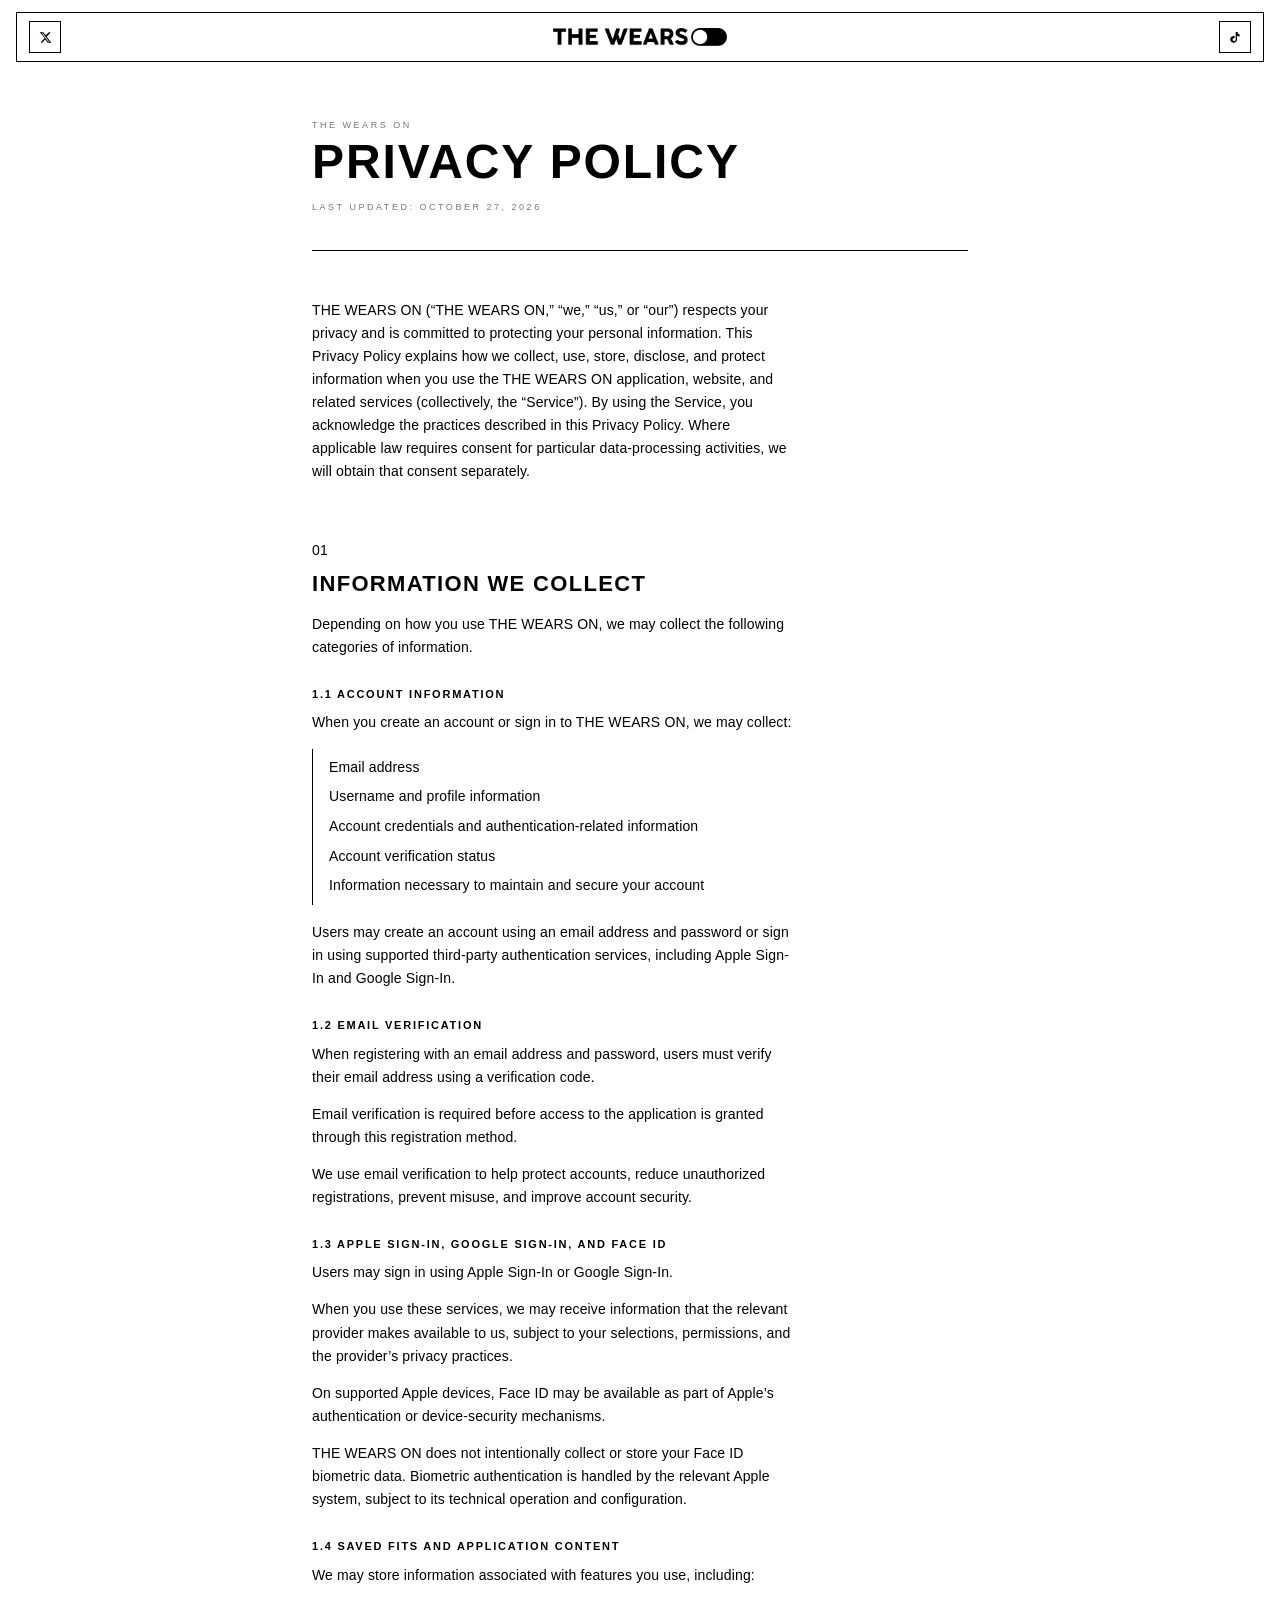
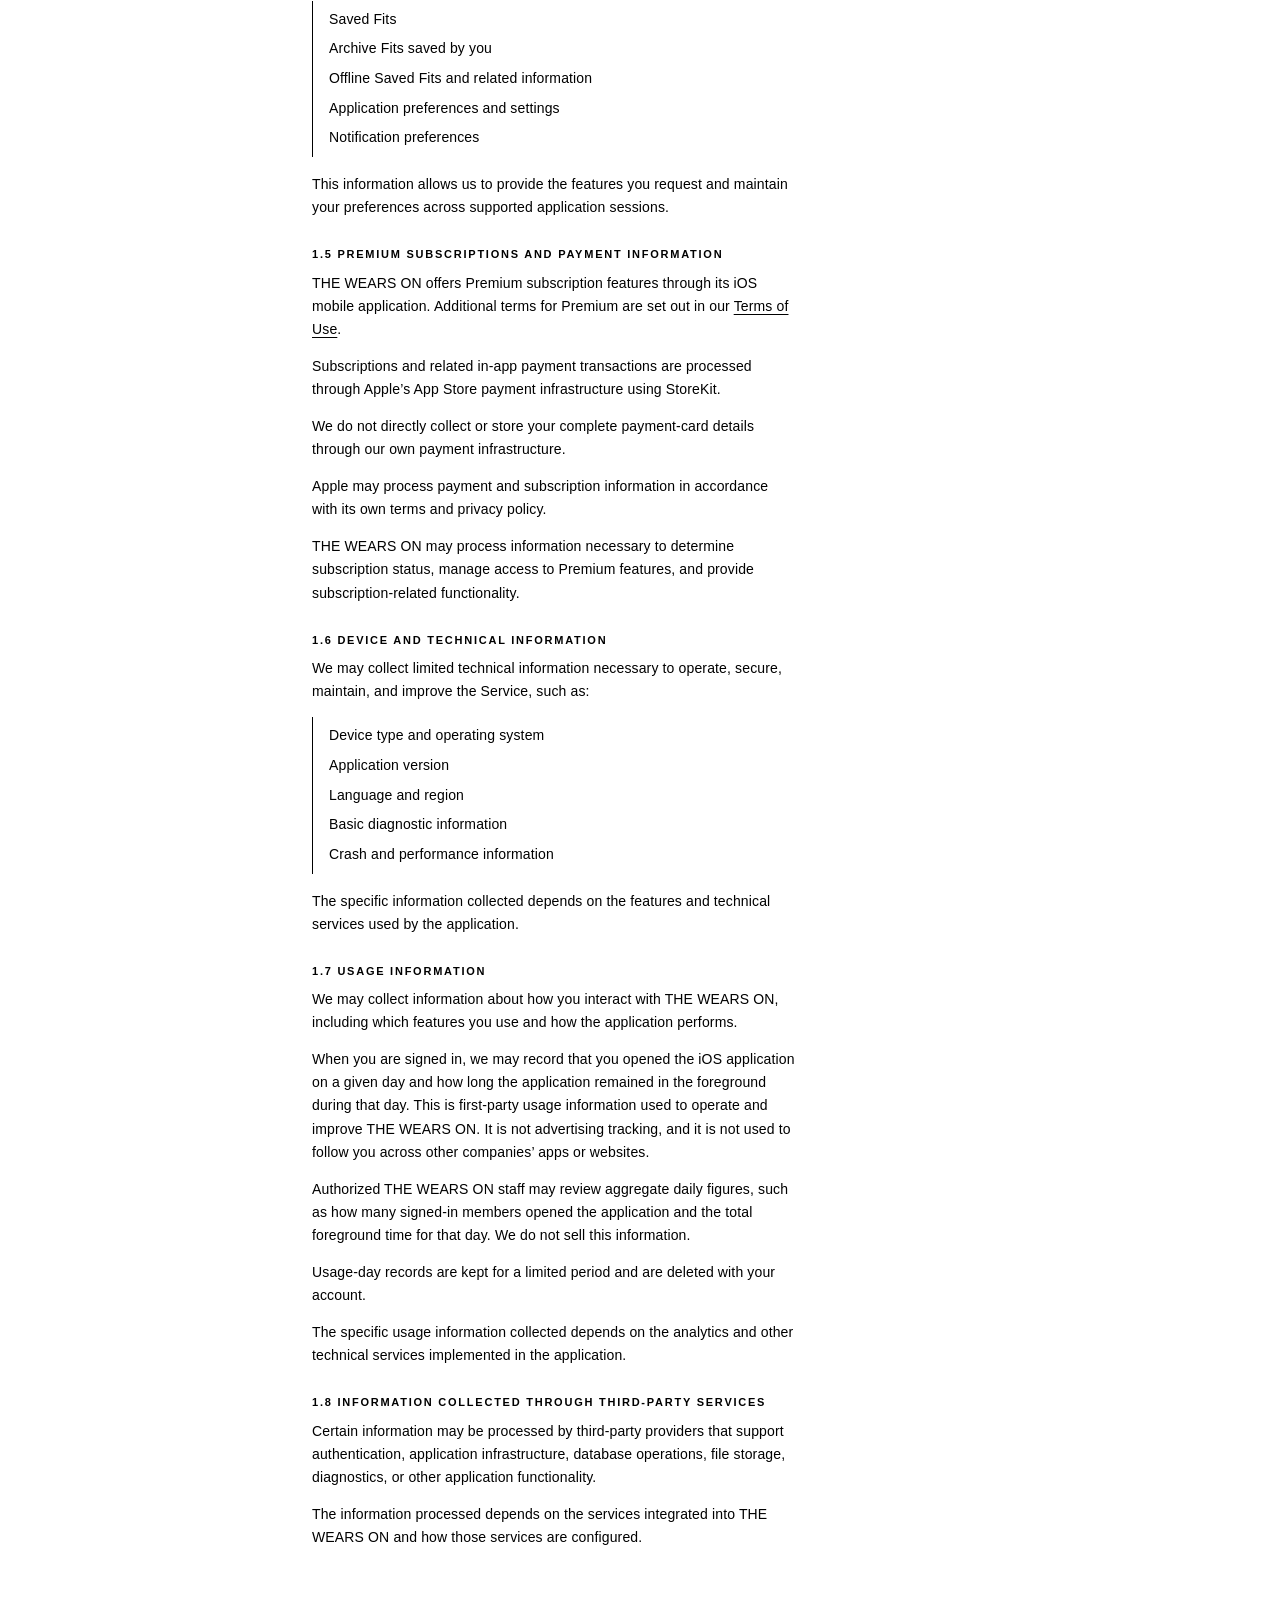
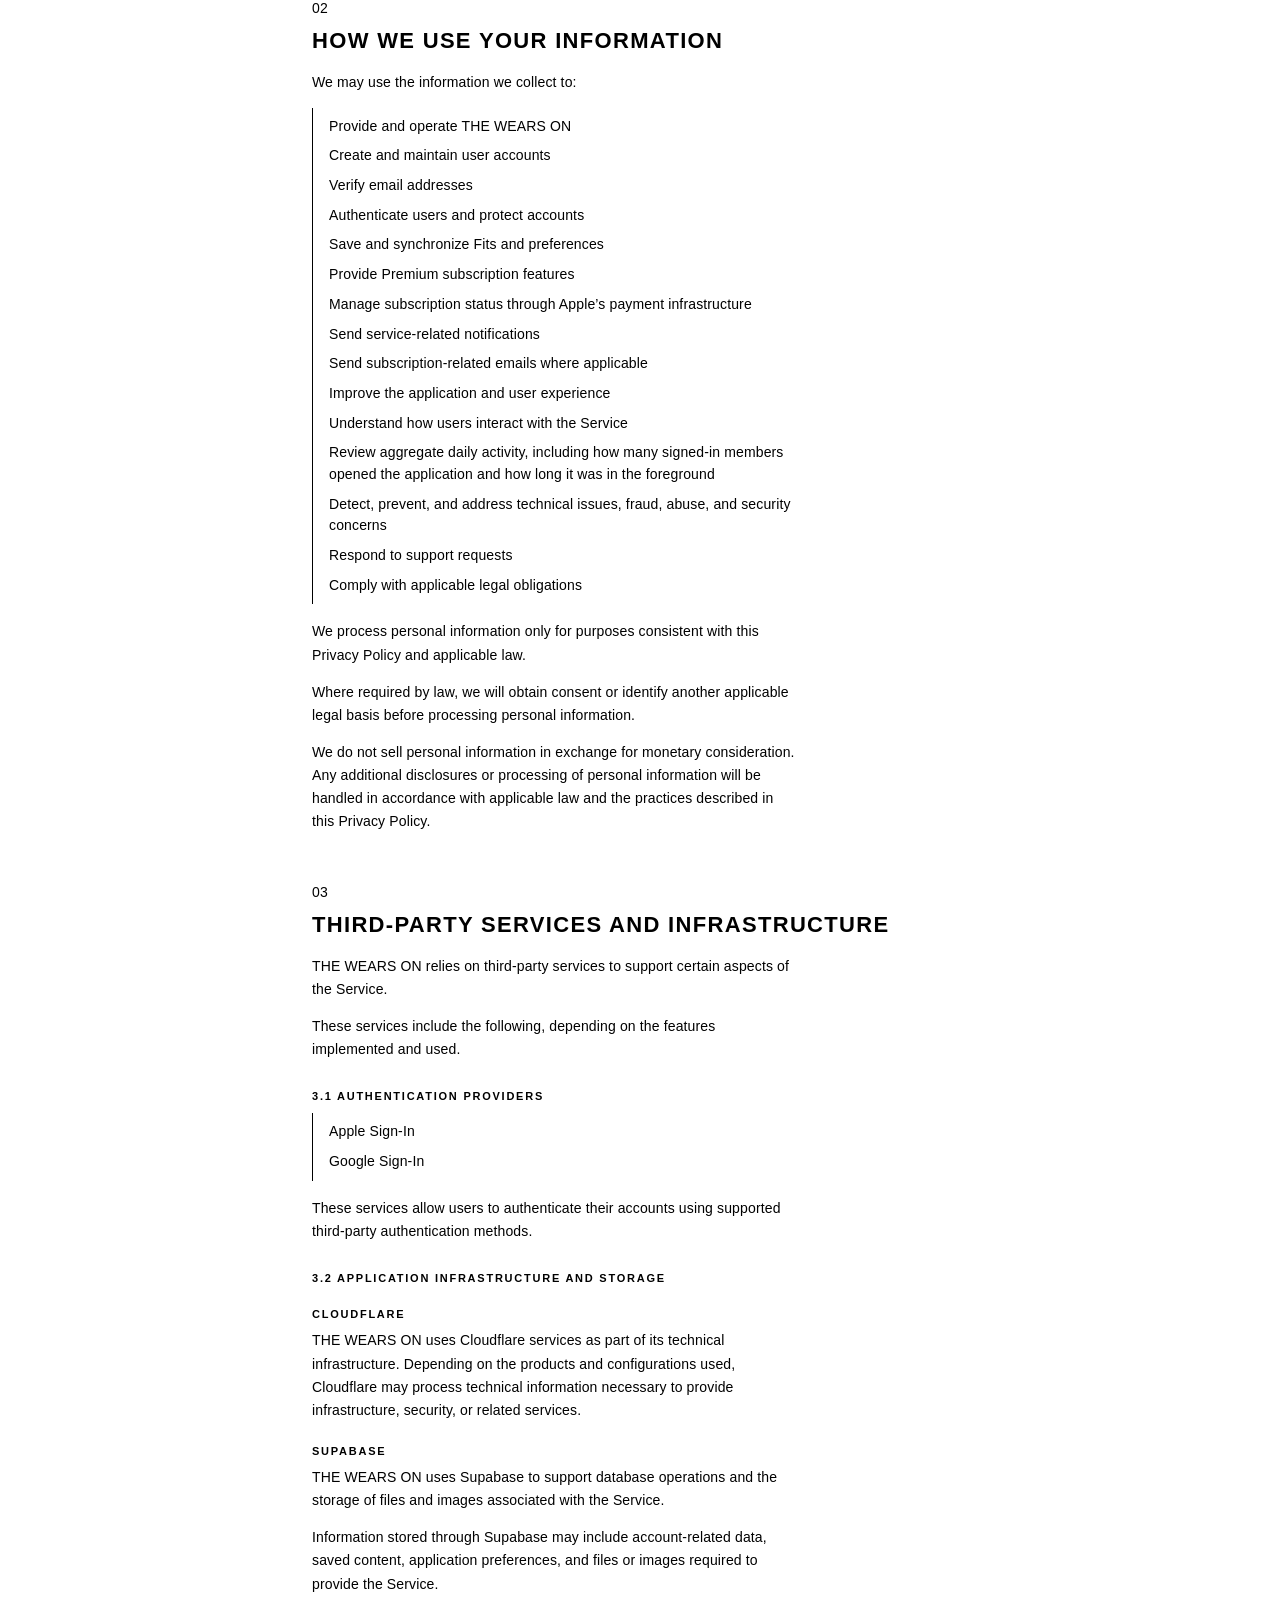
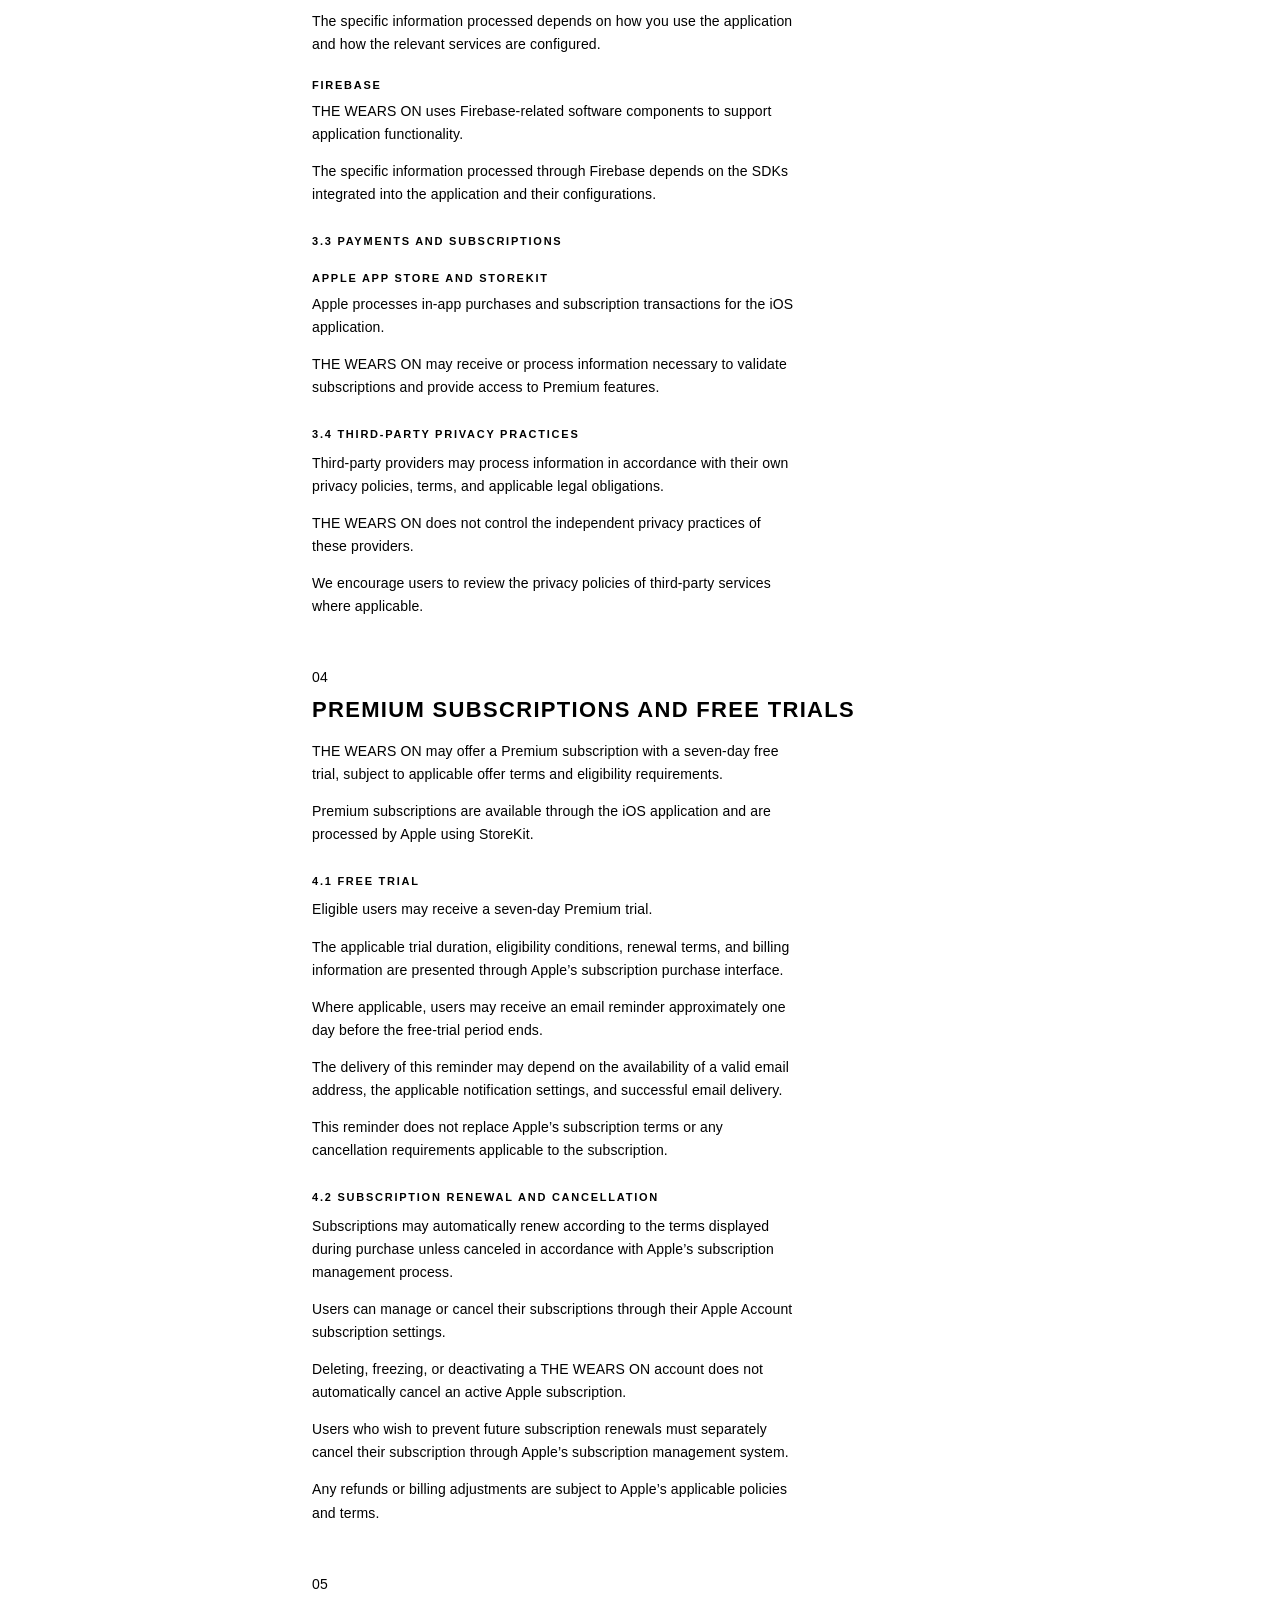
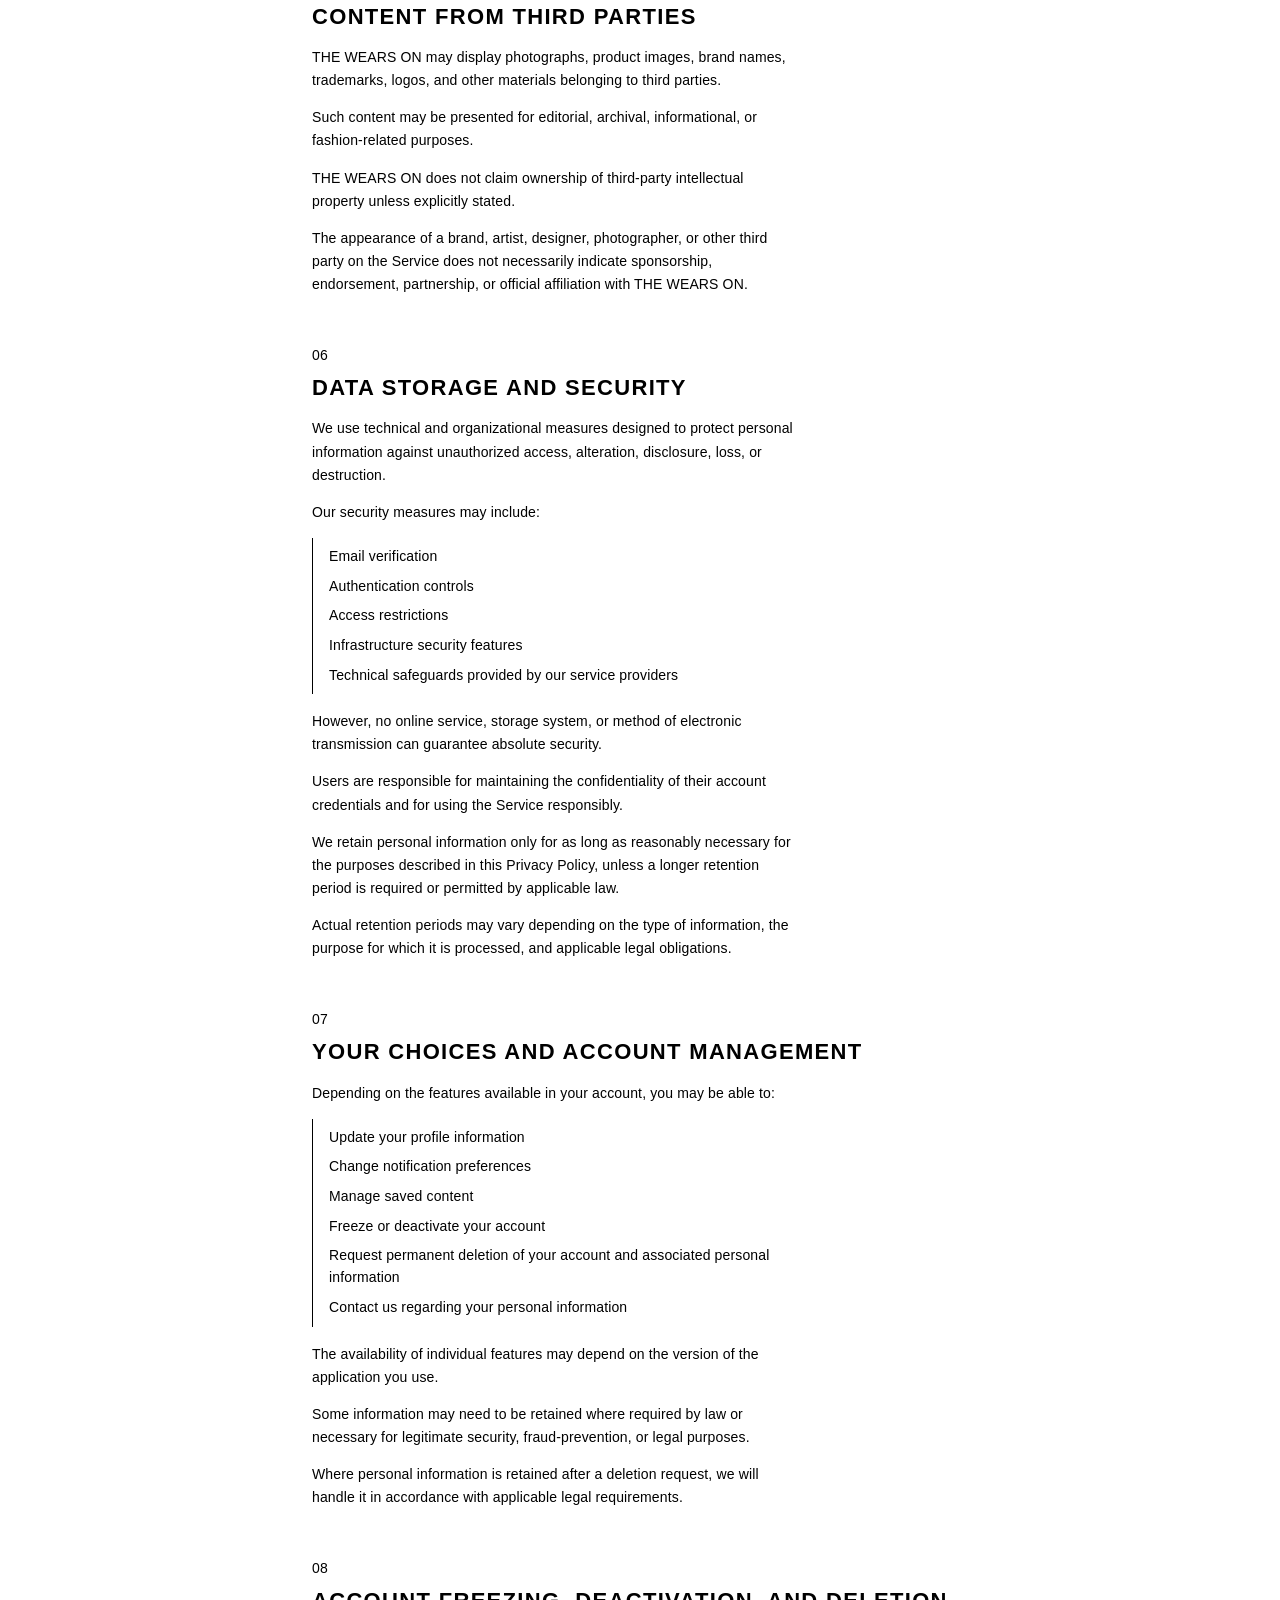
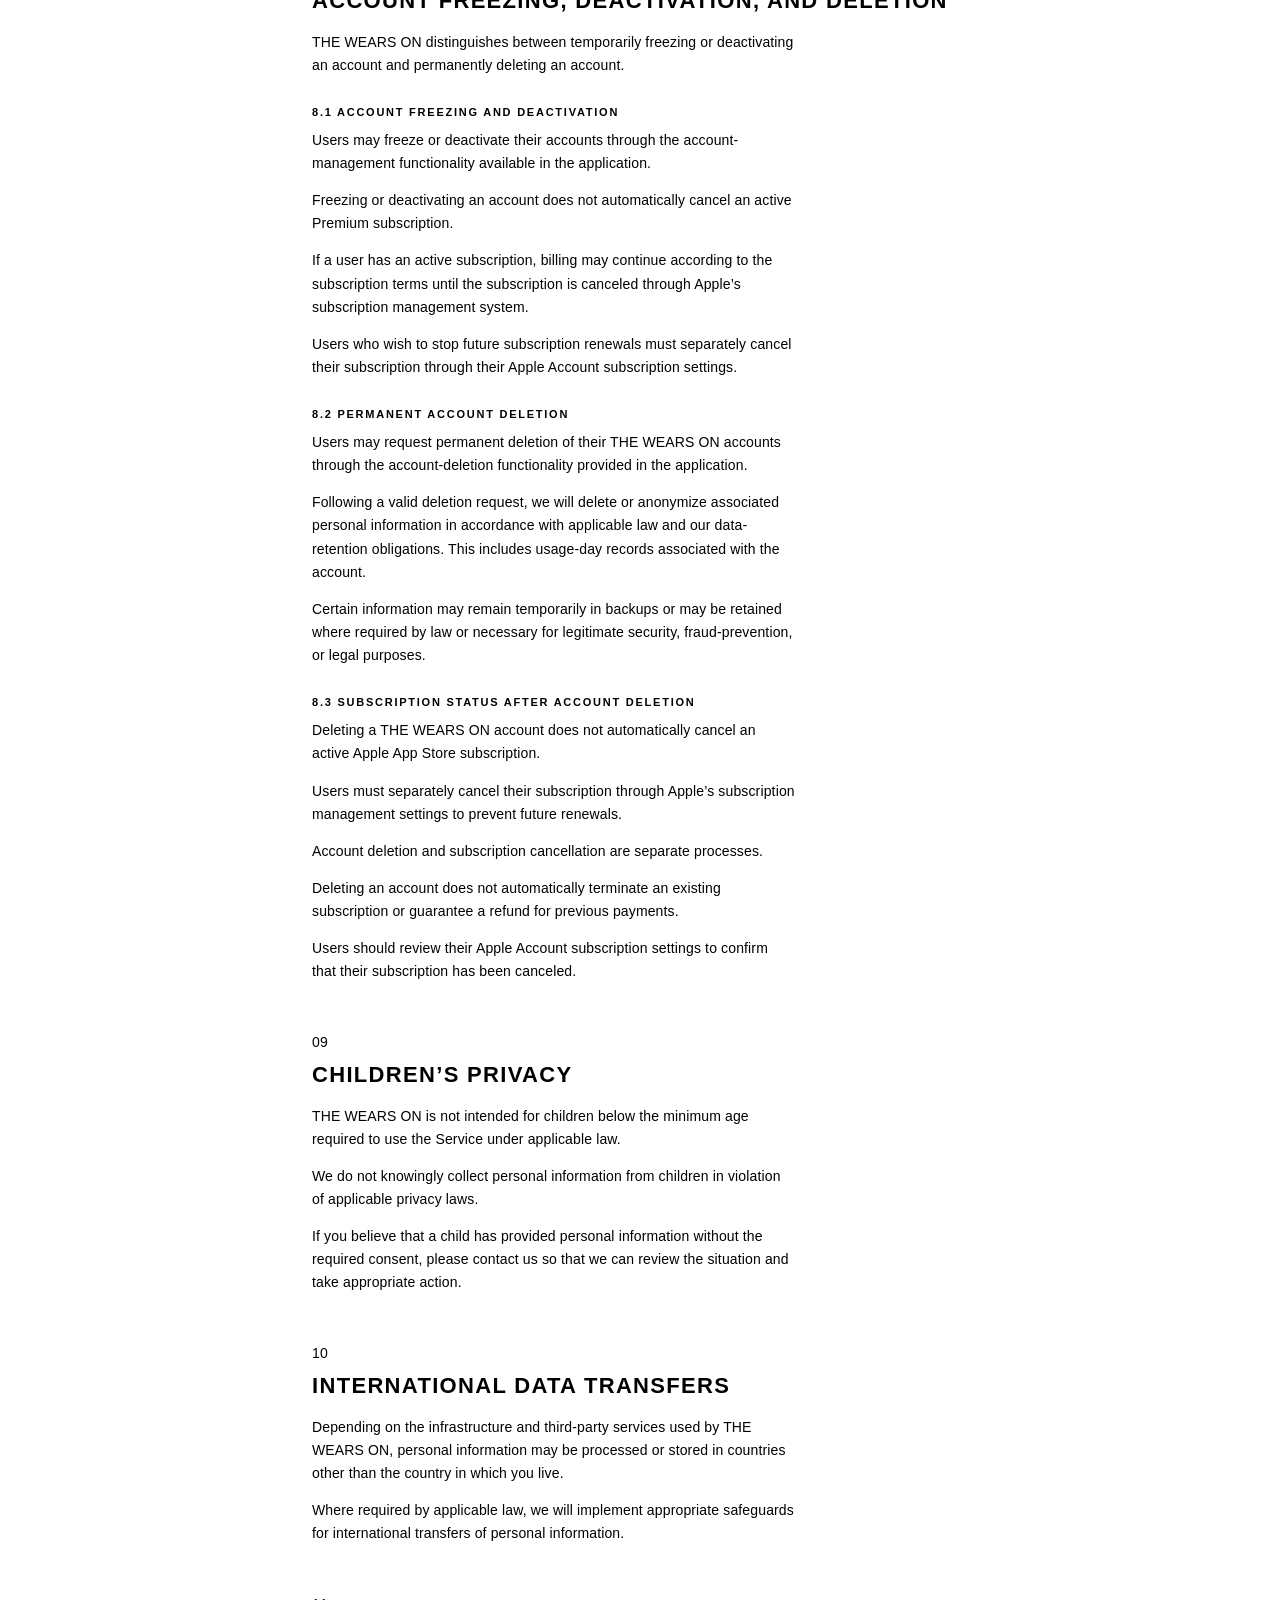
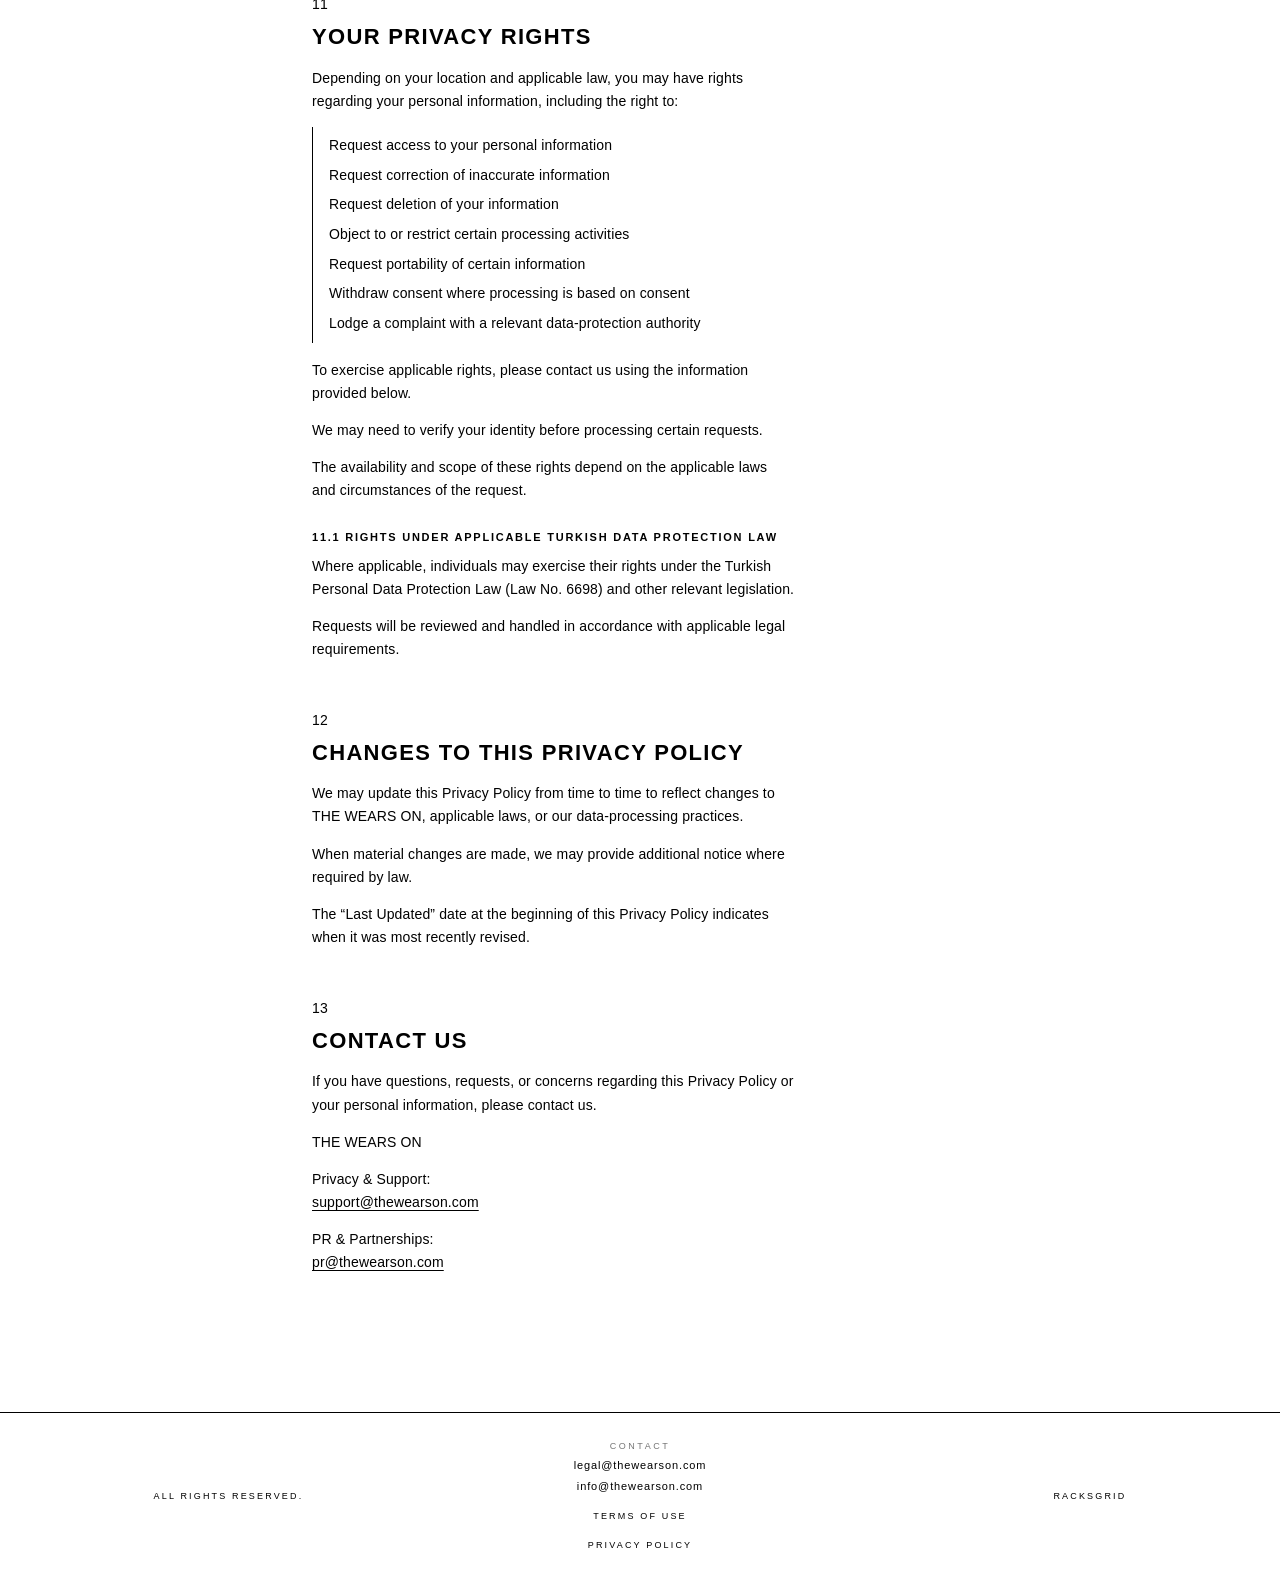
==== commit cf3e0fed: "Publish Terms of Use and the signed-in usage disclosure on thewearson.com. Co-authored-by: Cursor <c" ====
--- a/privacy.html
+++ b/privacy.html
@@ -27,7 +27,7 @@
     <header class="legal-head">
       <p class="kicker">THE WEARS ON</p>
       <h1>PRIVACY POLICY</h1>
-      <p class="legal-updated">Last Updated: October 19, 2026</p>
+      <p class="legal-updated">Last Updated: October 27, 2026</p>
     </header>
 
     <p class="legal-lede">THE WEARS ON (“THE WEARS ON,” “we,” “us,” or “our”) respects your privacy and is committed to protecting your personal information. This Privacy Policy explains how we collect, use, store, disclose, and protect information when you use the THE WEARS ON application, website, and related services (collectively, the “Service”). By using the Service, you acknowledge the practices described in this Privacy Policy. Where applicable law requires consent for particular data-processing activities, we will obtain that consent separately.</p>
@@ -71,7 +71,7 @@
       <p>This information allows us to provide the features you request and maintain your preferences across supported application sessions.</p>
 
       <h3>1.5 Premium Subscriptions and Payment Information</h3>
-      <p>THE WEARS ON offers Premium subscription features through its iOS mobile application.</p>
+      <p>THE WEARS ON offers Premium subscription features through its iOS mobile application. Additional terms for Premium are set out in our <a href="terms.html">Terms of Use</a>.</p>
       <p>Subscriptions and related in-app payment transactions are processed through Apple’s App Store payment infrastructure using StoreKit.</p>
       <p>We do not directly collect or store your complete payment-card details through our own payment infrastructure.</p>
       <p>Apple may process payment and subscription information in accordance with its own terms and privacy policy.</p>
@@ -90,7 +90,9 @@
 
       <h3>1.7 Usage Information</h3>
       <p>We may collect information about how you interact with THE WEARS ON, including which features you use and how the application performs.</p>
-      <p>We use this information to understand usage patterns, improve functionality, maintain the Service, and identify technical problems.</p>
+      <p>When you are signed in, we may record that you opened the iOS application on a given day and how long the application remained in the foreground during that day. This is first-party usage information used to operate and improve THE WEARS ON. It is not advertising tracking, and it is not used to follow you across other companies’ apps or websites.</p>
+      <p>Authorized THE WEARS ON staff may review aggregate daily figures, such as how many signed-in members opened the application and the total foreground time for that day. We do not sell this information.</p>
+      <p>Usage-day records are kept for a limited period and are deleted with your account.</p>
       <p>The specific usage information collected depends on the analytics and other technical services implemented in the application.</p>
 
       <h3>1.8 Information Collected Through Third-Party Services</h3>
@@ -114,6 +116,7 @@
         <li>Send subscription-related emails where applicable</li>
         <li>Improve the application and user experience</li>
         <li>Understand how users interact with the Service</li>
+        <li>Review aggregate daily activity, including how many signed-in members opened the application and how long it was in the foreground</li>
         <li>Detect, prevent, and address technical issues, fraud, abuse, and security concerns</li>
         <li>Respond to support requests</li>
         <li>Comply with applicable legal obligations</li>
@@ -236,7 +239,7 @@
 
       <h3>8.2 Permanent Account Deletion</h3>
       <p>Users may request permanent deletion of their THE WEARS ON accounts through the account-deletion functionality provided in the application.</p>
-      <p>Following a valid deletion request, we will delete or anonymize associated personal information in accordance with applicable law and our data-retention obligations.</p>
+      <p>Following a valid deletion request, we will delete or anonymize associated personal information in accordance with applicable law and our data-retention obligations. This includes usage-day records associated with the account.</p>
       <p>Certain information may remain temporarily in backups or may be retained where required by law or necessary for legitimate security, fraud-prevention, or legal purposes.</p>
 
       <h3>8.3 Subscription Status After Account Deletion</h3>
@@ -309,6 +312,7 @@
         <p class="kicker">CONTACT</p>
         <a href="mailto:legal@thewearson.com">legal@thewearson.com</a>
         <a href="mailto:info@thewearson.com">info@thewearson.com</a>
+        <a class="footer-policy" href="terms.html">TERMS OF USE</a>
         <a class="footer-policy" href="privacy.html" aria-current="page">PRIVACY POLICY</a>
       </div>
       <p class="footer-mark footer-mark-end">RACKSGRID</p>
